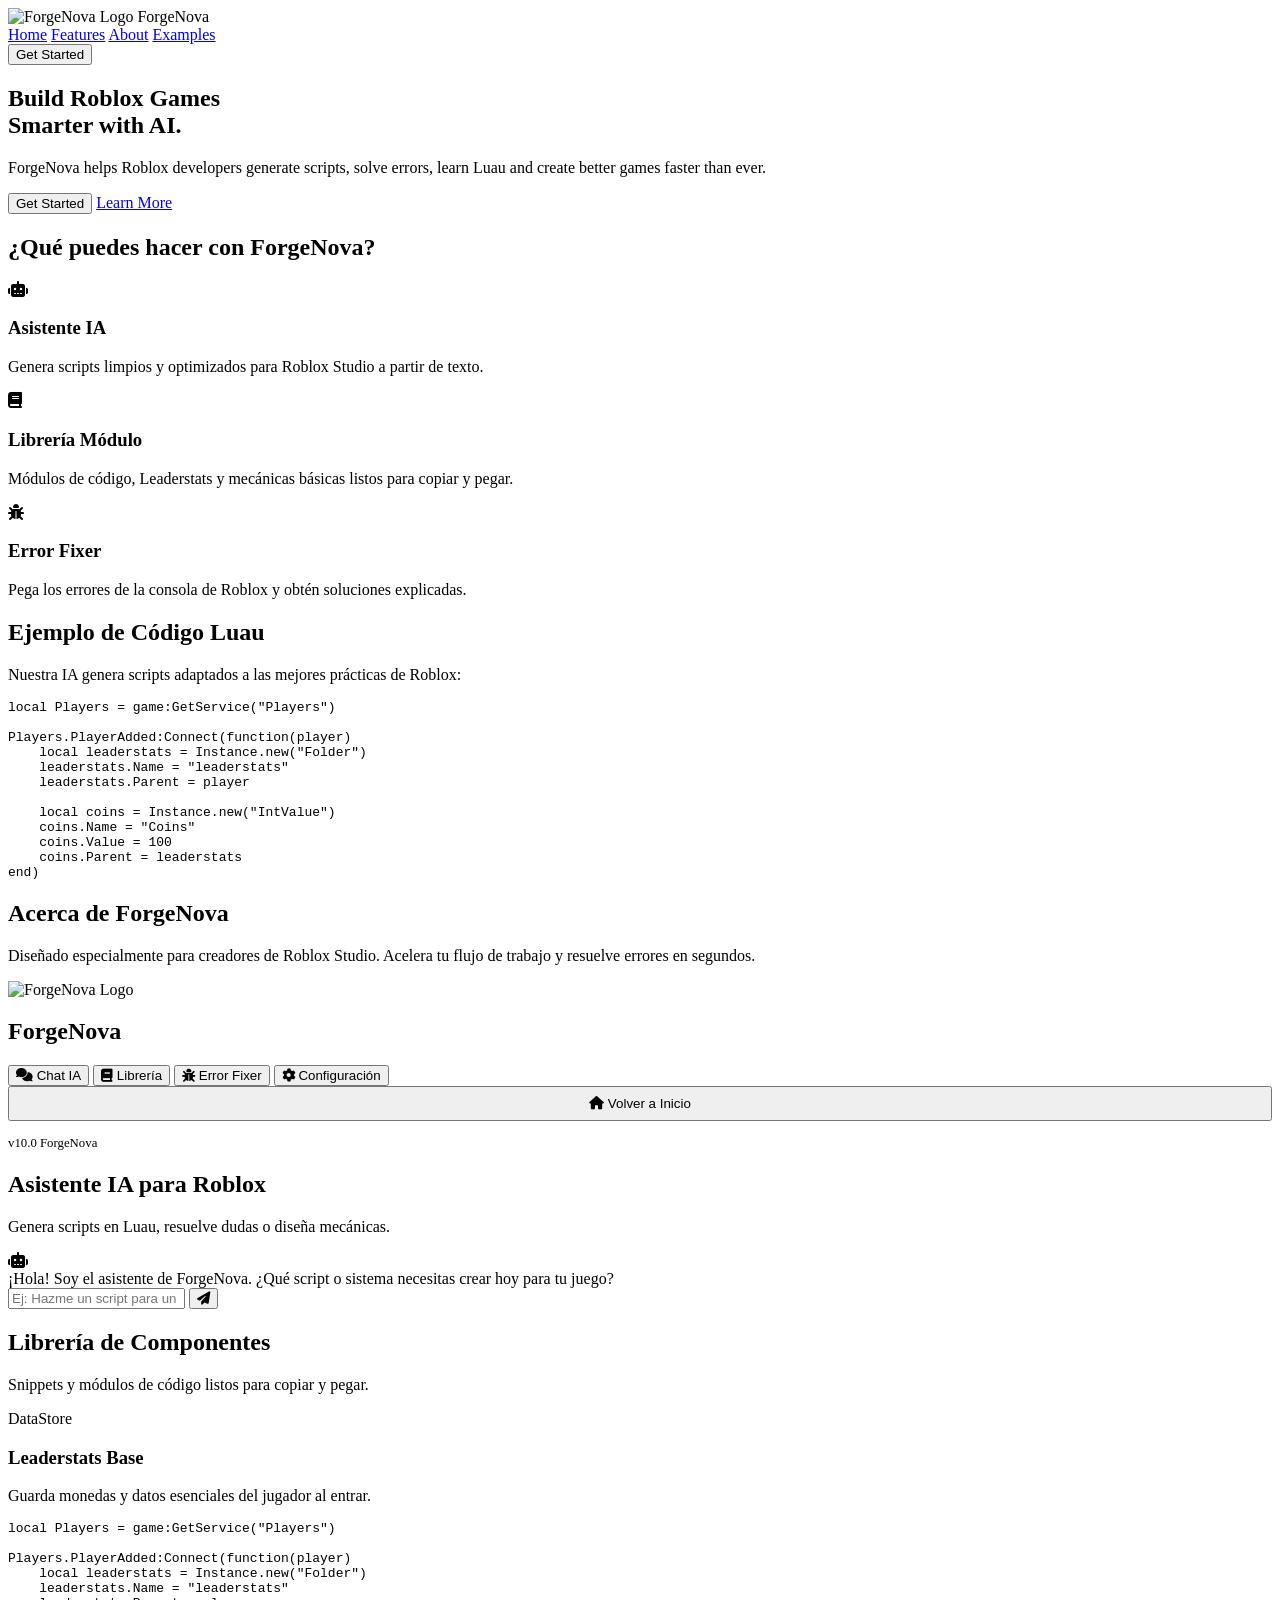
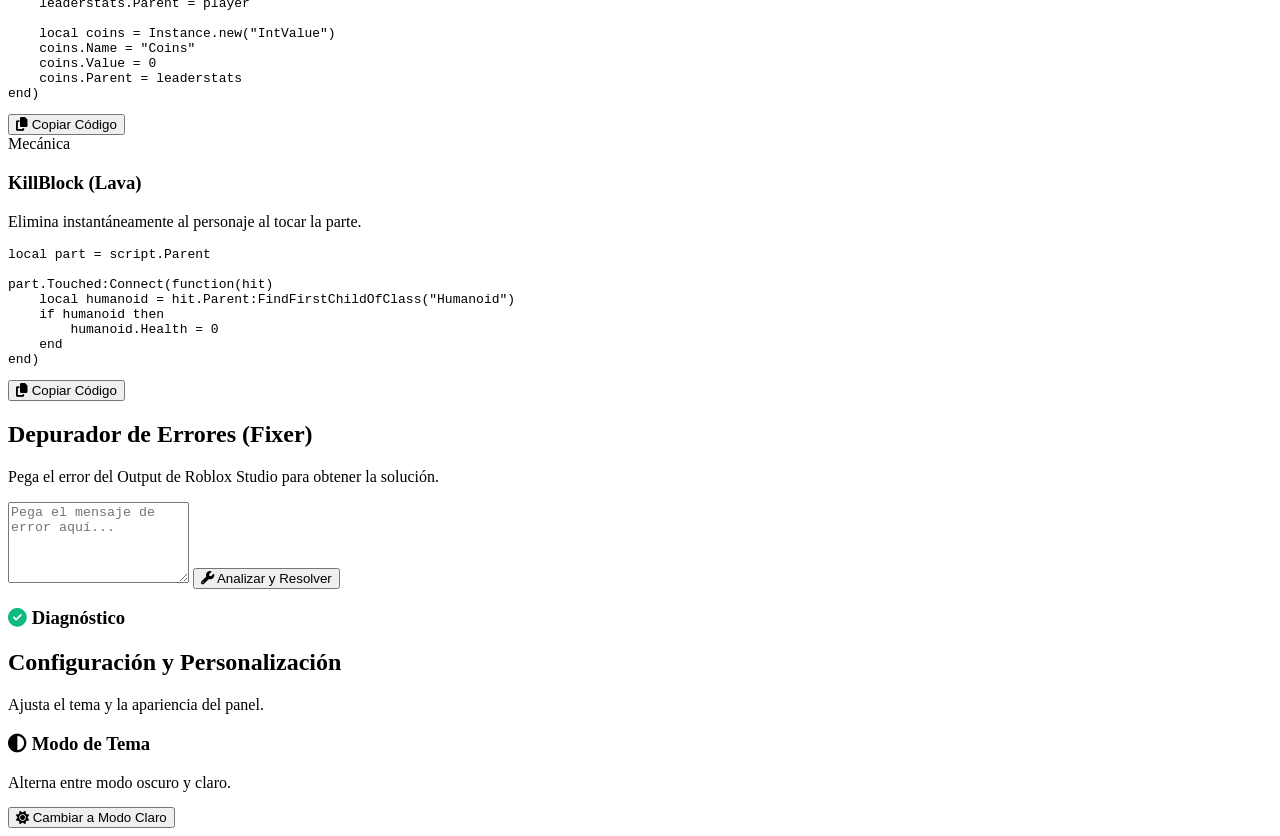
==== index.html @ 1f64eb35 "Update title and version in index.html" ====
<!DOCTYPE html>
<html lang="es">
<head>
    <meta charset="UTF-8">
    <meta name="viewport" content="width=device-width, initial-scale=1.0">
    <title>ForgeNova | Your Intelligent Developer Assistant</title>
    <link rel="stylesheet" href="style.css?v=10.0">
    <link rel="stylesheet" href="https://cdnjs.cloudflare.com/ajax/libs/font-awesome/6.4.0/css/all.min.css">
</head>
<body class="dark-theme theme-purple">

    <!-- PANTALLA 1: LANDING PAGE -->
    <div id="landing-screen" class="view-screen active">
        
        <header class="navbar-container">
            <div class="navbar">
                <div class="nav-brand">
                    <img src="logo.png" alt="ForgeNova Logo" class="custom-logo">
                    <span>ForgeNova</span>
                </div>
                <nav class="nav-links">
                    <a href="#hero">Home</a>
                    <a href="#features">Features</a>
                    <a href="#about">About</a>
                    <a href="#code">Examples</a>
                </nav>
                <button class="btn-purple" id="btn-enter-app-top">Get Started</button>
            </div>
        </header>

        <main class="landing-body">
            <section id="hero" class="hero-section">
                <h1 class="hero-title">Build Roblox Games<br>Smarter with AI.</h1>
                <p class="hero-description">
                    ForgeNova helps Roblox developers generate scripts, solve errors, learn Luau and create better games faster than ever.
                </p>
                <div class="hero-actions">
                    <button class="btn-purple btn-large" id="btn-enter-app-hero">Get Started</button>
                    <a href="#features" class="btn-outline btn-large">Learn More</a>
                </div>
            </section>

            <section id="features" class="section-container">
                <h2 class="section-title">¿Qué puedes hacer con ForgeNova?</h2>
                <div class="cards-grid">
                    <div class="glass-card">
                        <i class="fas fa-robot card-icon"></i>
                        <h3>Asistente IA</h3>
                        <p>Genera scripts limpios y optimizados para Roblox Studio a partir de texto.</p>
                    </div>
                    <div class="glass-card">
                        <i class="fas fa-book card-icon"></i>
                        <h3>Librería Módulo</h3>
                        <p>Módulos de código, Leaderstats y mecánicas básicas listos para copiar y pegar.</p>
                    </div>
                    <div class="glass-card">
                        <i class="fas fa-bug card-icon"></i>
                        <h3>Error Fixer</h3>
                        <p>Pega los errores de la consola de Roblox y obtén soluciones explicadas.</p>
                    </div>
                </div>
            </section>

            <section id="code" class="section-container">
                <h2 class="section-title">Ejemplo de Código Luau</h2>
                <p class="section-subtitle">Nuestra IA genera scripts adaptados a las mejores prácticas de Roblox:</p>
                <div class="glass-card preview-code">
                    <pre><code>local Players = game:GetService("Players")

Players.PlayerAdded:Connect(function(player)
    local leaderstats = Instance.new("Folder")
    leaderstats.Name = "leaderstats"
    leaderstats.Parent = player

    local coins = Instance.new("IntValue")
    coins.Name = "Coins"
    coins.Value = 100
    coins.Parent = leaderstats
end)</code></pre>
                </div>
            </section>

            <section id="about" class="section-container text-center">
                <h2 class="section-title">Acerca de ForgeNova</h2>
                <p class="section-subtitle">
                    Diseñado especialmente para creadores de Roblox Studio. Acelera tu flujo de trabajo y resuelve errores en segundos.
                </p>
            </section>
        </main>
    </div>

    <!-- PANTALLA 2: APP DASHBOARD -->
    <div id="app-screen" class="view-screen hidden">
        <div class="app-layout">
            <aside class="sidebar">
                <div class="sidebar-brand">
                    <img src="logo.png" alt="ForgeNova Logo" class="custom-logo">
                    <h2>ForgeNova</h2>
                </div>
                
                <nav class="sidebar-nav">
                    <button class="nav-item active" data-view="chat">
                        <i class="fas fa-comments"></i> Chat IA
                    </button>
                    <button class="nav-item" data-view="library">
                        <i class="fas fa-book"></i> Librería
                    </button>
                    <button class="nav-item" data-view="fixer">
                        <i class="fas fa-bug"></i> Error Fixer
                    </button>
                    <button class="nav-item" data-view="settings">
                        <i class="fas fa-cog"></i> Configuración
                    </button>
                </nav>

                <div class="sidebar-footer">
                    <button class="btn-outline" id="btn-back-home" style="width: 100%; margin-bottom: 12px; padding: 8px;">
                        <i class="fas fa-home"></i> Volver a Inicio
                    </button>
                    <span style="font-size: 0.8rem; color: var(--text-secondary);">v10.0 ForgeNova</span>
                </div>
            </aside>

            <main class="main-content">
                <section id="view-chat" class="view-section active">
                    <header class="view-header">
                        <h1>Asistente IA para Roblox</h1>
                        <p>Genera scripts en Luau, resuelve dudas o diseña mecánicas.</p>
                    </header>
                    
                    <div class="chat-container">
                        <div class="chat-messages" id="chat-messages">
                            <div class="message ai-message">
                                <i class="fas fa-robot avatar"></i>
                                <div class="message-content">
                                    ¡Hola! Soy el asistente de ForgeNova. ¿Qué script o sistema necesitas crear hoy para tu juego?
                                </div>
                            </div>
                        </div>
                        
                        <form class="chat-input-area" id="chat-form">
                            <input type="text" id="chat-input" placeholder="Ej: Hazme un script para un bloque que quita vida..." required autocomplete="off">
                            <button type="submit" class="btn-purple">
                                <i class="fas fa-paper-plane"></i>
                            </button>
                        </form>
                    </div>
                </section>

                <section id="view-library" class="view-section">
                    <header class="view-header">
                        <h1>Librería de Componentes</h1>
                        <p>Snippets y módulos de código listos para copiar y pegar.</p>
                    </header>

                    <div class="library-grid">
                        <div class="glass-card library-card">
                            <div class="card-badge">DataStore</div>
                            <h3>Leaderstats Base</h3>
                            <p>Guarda monedas y datos esenciales del jugador al entrar.</p>
                            <pre><code>local Players = game:GetService("Players")

Players.PlayerAdded:Connect(function(player)
    local leaderstats = Instance.new("Folder")
    leaderstats.Name = "leaderstats"
    leaderstats.Parent = player

    local coins = Instance.new("IntValue")
    coins.Name = "Coins"
    coins.Value = 0
    coins.Parent = leaderstats
end)</code></pre>
                            <button class="btn-outline copy-btn"><i class="fas fa-copy"></i> Copiar Código</button>
                        </div>

                        <div class="glass-card library-card">
                            <div class="card-badge badge-red">Mecánica</div>
                            <h3>KillBlock (Lava)</h3>
                            <p>Elimina instantáneamente al personaje al tocar la parte.</p>
                            <pre><code>local part = script.Parent

part.Touched:Connect(function(hit)
    local humanoid = hit.Parent:FindFirstChildOfClass("Humanoid")
    if humanoid then
        humanoid.Health = 0
    end
end)</code></pre>
                            <button class="btn-outline copy-btn"><i class="fas fa-copy"></i> Copiar Código</button>
                        </div>
                    </div>
                </section>

                <section id="view-fixer" class="view-section">
                    <header class="view-header">
                        <h1>Depurador de Errores (Fixer)</h1>
                        <p>Pega el error del Output de Roblox Studio para obtener la solución.</p>
                    </header>

                    <div class="fixer-container glass-card">
                        <textarea id="fixer-input" rows="5" placeholder="Pega el mensaje de error aquí..."></textarea>
                        <button id="fixer-submit" class="btn-purple" style="margin-top: 10px;">
                            <i class="fas fa-wrench"></i> Analizar y Resolver
                        </button>

                        <div id="fixer-result" class="fixer-result-box hidden">
                            <h3 style="margin-bottom: 10px;"><i class="fas fa-check-circle" style="color: #10b981;"></i> Diagnóstico</h3>
                            <div id="fixer-content"></div>
                        </div>
                    </div>
                </section>

                <section id="view-settings" class="view-section">
                    <header class="view-header">
                        <h1>Configuración y Personalización</h1>
                        <p>Ajusta el tema y la apariencia del panel.</p>
                    </header>

                    <div class="settings-grid">
                        <div class="glass-card">
                            <h3><i class="fas fa-adjust"></i> Modo de Tema</h3>
                            <p style="color: var(--text-secondary); margin: 8px 0 15px 0;">Alterna entre modo oscuro y claro.</p>
                            <button id="theme-toggle-btn" class="btn-outline">
                                <i class="fas fa-sun"></i> <span id="theme-btn-text">Cambiar a Modo Claro</span>
                            </button>
                        </div>
                    </div>
                </section>
            </main>
        </div>
    </div>

    <script src="script.js?v=10.0"></script>
</body>
</html>
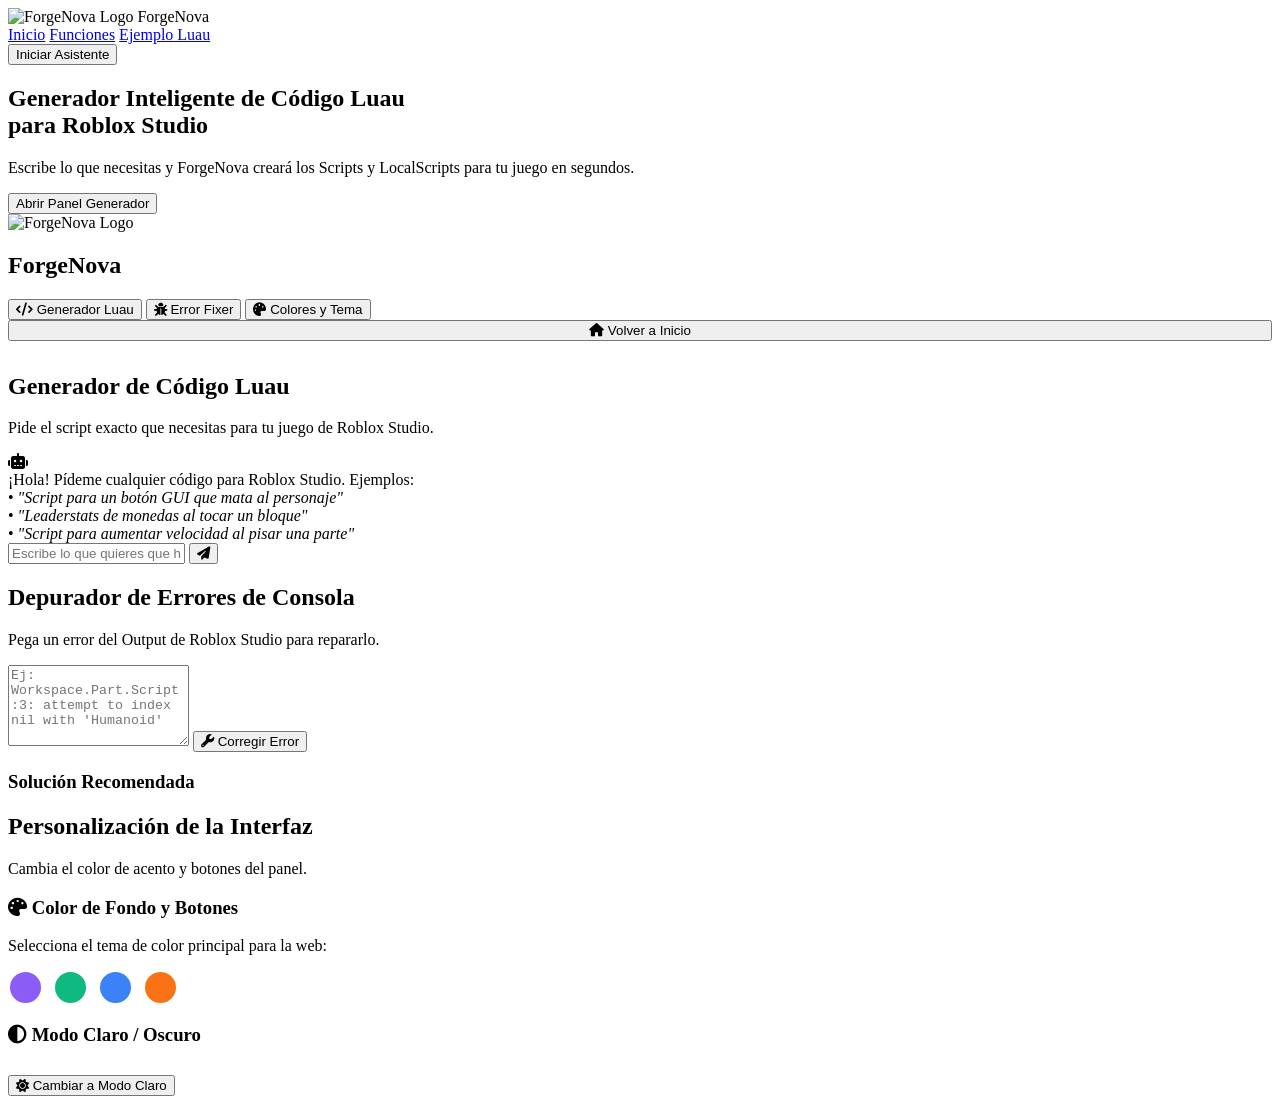
==== commit 2a369546: "Update index.html for new branding and features" ====
--- a/index.html
+++ b/index.html
@@ -3,15 +3,14 @@
 <head>
     <meta charset="UTF-8">
     <meta name="viewport" content="width=device-width, initial-scale=1.0">
-    <title>ForgeNova | Your Intelligent Developer Assistant</title>
-    <link rel="stylesheet" href="style.css?v=10.0">
+    <title>ForgeNova | Roblox Luau AI Engine</title>
+    <link rel="stylesheet" href="style.css?v=11.0">
     <link rel="stylesheet" href="https://cdnjs.cloudflare.com/ajax/libs/font-awesome/6.4.0/css/all.min.css">
 </head>
 <body class="dark-theme theme-purple">
 
-    <!-- PANTALLA 1: LANDING PAGE -->
+    <!-- LANDING PAGE -->
     <div id="landing-screen" class="view-screen active">
-        
         <header class="navbar-container">
             <div class="navbar">
                 <div class="nav-brand">
@@ -19,77 +18,28 @@
                     <span>ForgeNova</span>
                 </div>
                 <nav class="nav-links">
-                    <a href="#hero">Home</a>
-                    <a href="#features">Features</a>
-                    <a href="#about">About</a>
-                    <a href="#code">Examples</a>
+                    <a href="#hero">Inicio</a>
+                    <a href="#features">Funciones</a>
+                    <a href="#code">Ejemplo Luau</a>
                 </nav>
-                <button class="btn-purple" id="btn-enter-app-top">Get Started</button>
+                <button class="btn-purple" id="btn-enter-app-top">Iniciar Asistente</button>
             </div>
         </header>
 
         <main class="landing-body">
             <section id="hero" class="hero-section">
-                <h1 class="hero-title">Build Roblox Games<br>Smarter with AI.</h1>
+                <h1 class="hero-title">Generador Inteligente de Código Luau<br>para Roblox Studio</h1>
                 <p class="hero-description">
-                    ForgeNova helps Roblox developers generate scripts, solve errors, learn Luau and create better games faster than ever.
+                    Escribe lo que necesitas y ForgeNova creará los Scripts y LocalScripts para tu juego en segundos.
                 </p>
                 <div class="hero-actions">
-                    <button class="btn-purple btn-large" id="btn-enter-app-hero">Get Started</button>
-                    <a href="#features" class="btn-outline btn-large">Learn More</a>
+                    <button class="btn-purple btn-large" id="btn-enter-app-hero">Abrir Panel Generador</button>
                 </div>
-            </section>
-
-            <section id="features" class="section-container">
-                <h2 class="section-title">¿Qué puedes hacer con ForgeNova?</h2>
-                <div class="cards-grid">
-                    <div class="glass-card">
-                        <i class="fas fa-robot card-icon"></i>
-                        <h3>Asistente IA</h3>
-                        <p>Genera scripts limpios y optimizados para Roblox Studio a partir de texto.</p>
-                    </div>
-                    <div class="glass-card">
-                        <i class="fas fa-book card-icon"></i>
-                        <h3>Librería Módulo</h3>
-                        <p>Módulos de código, Leaderstats y mecánicas básicas listos para copiar y pegar.</p>
-                    </div>
-                    <div class="glass-card">
-                        <i class="fas fa-bug card-icon"></i>
-                        <h3>Error Fixer</h3>
-                        <p>Pega los errores de la consola de Roblox y obtén soluciones explicadas.</p>
-                    </div>
-                </div>
-            </section>
-
-            <section id="code" class="section-container">
-                <h2 class="section-title">Ejemplo de Código Luau</h2>
-                <p class="section-subtitle">Nuestra IA genera scripts adaptados a las mejores prácticas de Roblox:</p>
-                <div class="glass-card preview-code">
-                    <pre><code>local Players = game:GetService("Players")
-
-Players.PlayerAdded:Connect(function(player)
-    local leaderstats = Instance.new("Folder")
-    leaderstats.Name = "leaderstats"
-    leaderstats.Parent = player
-
-    local coins = Instance.new("IntValue")
-    coins.Name = "Coins"
-    coins.Value = 100
-    coins.Parent = leaderstats
-end)</code></pre>
-                </div>
-            </section>
-
-            <section id="about" class="section-container text-center">
-                <h2 class="section-title">Acerca de ForgeNova</h2>
-                <p class="section-subtitle">
-                    Diseñado especialmente para creadores de Roblox Studio. Acelera tu flujo de trabajo y resuelve errores en segundos.
-                </p>
             </section>
         </main>
     </div>
 
-    <!-- PANTALLA 2: APP DASHBOARD -->
+    <!-- APP DASHBOARD -->
     <div id="app-screen" class="view-screen hidden">
         <div class="app-layout">
             <aside class="sidebar">
@@ -100,32 +50,29 @@
                 
                 <nav class="sidebar-nav">
                     <button class="nav-item active" data-view="chat">
-                        <i class="fas fa-comments"></i> Chat IA
-                    </button>
-                    <button class="nav-item" data-view="library">
-                        <i class="fas fa-book"></i> Librería
+                        <i class="fas fa-code"></i> Generador Luau
                     </button>
                     <button class="nav-item" data-view="fixer">
                         <i class="fas fa-bug"></i> Error Fixer
                     </button>
                     <button class="nav-item" data-view="settings">
-                        <i class="fas fa-cog"></i> Configuración
+                        <i class="fas fa-palette"></i> Colores y Tema
                     </button>
                 </nav>
 
                 <div class="sidebar-footer">
-                    <button class="btn-outline" id="btn-back-home" style="width: 100%; margin-bottom: 12px; padding: 8px;">
+                    <button class="btn-outline" id="btn-back-home" style="width: 100%; margin-bottom: 12px;">
                         <i class="fas fa-home"></i> Volver a Inicio
                     </button>
-                    <span style="font-size: 0.8rem; color: var(--text-secondary);">v10.0 ForgeNova</span>
                 </div>
             </aside>
 
             <main class="main-content">
+                <!-- VIEW CHAT GENERADOR -->
                 <section id="view-chat" class="view-section active">
                     <header class="view-header">
-                        <h1>Asistente IA para Roblox</h1>
-                        <p>Genera scripts en Luau, resuelve dudas o diseña mecánicas.</p>
+                        <h1>Generador de Código Luau</h1>
+                        <p>Pide el script exacto que necesitas para tu juego de Roblox Studio.</p>
                     </header>
                     
                     <div class="chat-container">
@@ -133,13 +80,16 @@
                             <div class="message ai-message">
                                 <i class="fas fa-robot avatar"></i>
                                 <div class="message-content">
-                                    ¡Hola! Soy el asistente de ForgeNova. ¿Qué script o sistema necesitas crear hoy para tu juego?
+                                    ¡Hola! Pídeme cualquier código para Roblox Studio. Ejemplos:<br>
+                                    • <em>"Script para un botón GUI que mata al personaje"</em><br>
+                                    • <em>"Leaderstats de monedas al tocar un bloque"</em><br>
+                                    • <em>"Script para aumentar velocidad al pisar una parte"</em>
                                 </div>
                             </div>
                         </div>
                         
                         <form class="chat-input-area" id="chat-form">
-                            <input type="text" id="chat-input" placeholder="Ej: Hazme un script para un bloque que quita vida..." required autocomplete="off">
+                            <input type="text" id="chat-input" placeholder="Escribe lo que quieres que haga el script de Roblox..." required autocomplete="off">
                             <button type="submit" class="btn-purple">
                                 <i class="fas fa-paper-plane"></i>
                             </button>
@@ -147,79 +97,49 @@
                     </div>
                 </section>
 
-                <section id="view-library" class="view-section">
-                    <header class="view-header">
-                        <h1>Librería de Componentes</h1>
-                        <p>Snippets y módulos de código listos para copiar y pegar.</p>
-                    </header>
-
-                    <div class="library-grid">
-                        <div class="glass-card library-card">
-                            <div class="card-badge">DataStore</div>
-                            <h3>Leaderstats Base</h3>
-                            <p>Guarda monedas y datos esenciales del jugador al entrar.</p>
-                            <pre><code>local Players = game:GetService("Players")
-
-Players.PlayerAdded:Connect(function(player)
-    local leaderstats = Instance.new("Folder")
-    leaderstats.Name = "leaderstats"
-    leaderstats.Parent = player
-
-    local coins = Instance.new("IntValue")
-    coins.Name = "Coins"
-    coins.Value = 0
-    coins.Parent = leaderstats
-end)</code></pre>
-                            <button class="btn-outline copy-btn"><i class="fas fa-copy"></i> Copiar Código</button>
-                        </div>
-
-                        <div class="glass-card library-card">
-                            <div class="card-badge badge-red">Mecánica</div>
-                            <h3>KillBlock (Lava)</h3>
-                            <p>Elimina instantáneamente al personaje al tocar la parte.</p>
-                            <pre><code>local part = script.Parent
-
-part.Touched:Connect(function(hit)
-    local humanoid = hit.Parent:FindFirstChildOfClass("Humanoid")
-    if humanoid then
-        humanoid.Health = 0
-    end
-end)</code></pre>
-                            <button class="btn-outline copy-btn"><i class="fas fa-copy"></i> Copiar Código</button>
-                        </div>
-                    </div>
-                </section>
-
+                <!-- VIEW FIXER -->
                 <section id="view-fixer" class="view-section">
                     <header class="view-header">
-                        <h1>Depurador de Errores (Fixer)</h1>
-                        <p>Pega el error del Output de Roblox Studio para obtener la solución.</p>
+                        <h1>Depurador de Errores de Consola</h1>
+                        <p>Pega un error del Output de Roblox Studio para repararlo.</p>
                     </header>
 
                     <div class="fixer-container glass-card">
-                        <textarea id="fixer-input" rows="5" placeholder="Pega el mensaje de error aquí..."></textarea>
+                        <textarea id="fixer-input" rows="5" placeholder="Ej: Workspace.Part.Script:3: attempt to index nil with 'Humanoid'"></textarea>
                         <button id="fixer-submit" class="btn-purple" style="margin-top: 10px;">
-                            <i class="fas fa-wrench"></i> Analizar y Resolver
+                            <i class="fas fa-wrench"></i> Corregir Error
                         </button>
 
                         <div id="fixer-result" class="fixer-result-box hidden">
-                            <h3 style="margin-bottom: 10px;"><i class="fas fa-check-circle" style="color: #10b981;"></i> Diagnóstico</h3>
+                            <h3>Solución Recomendada</h3>
                             <div id="fixer-content"></div>
                         </div>
                     </div>
                 </section>
 
+                <!-- VIEW SETTINGS (RESTAURADA) -->
                 <section id="view-settings" class="view-section">
                     <header class="view-header">
-                        <h1>Configuración y Personalización</h1>
-                        <p>Ajusta el tema y la apariencia del panel.</p>
+                        <h1>Personalización de la Interfaz</h1>
+                        <p>Cambia el color de acento y botones del panel.</p>
                     </header>
 
                     <div class="settings-grid">
                         <div class="glass-card">
-                            <h3><i class="fas fa-adjust"></i> Modo de Tema</h3>
-                            <p style="color: var(--text-secondary); margin: 8px 0 15px 0;">Alterna entre modo oscuro y claro.</p>
-                            <button id="theme-toggle-btn" class="btn-outline">
+                            <h3><i class="fas fa-palette"></i> Color de Fondo y Botones</h3>
+                            <p style="color: var(--text-secondary); margin: 8px 0 15px 0;">Selecciona el tema de color principal para la web:</p>
+                            
+                            <div class="color-options" style="display: flex; gap: 10px;">
+                                <button class="color-btn active" data-color="purple" style="background:#8b5cf6; width:35px; height:35px; border-radius:50%; border:2px solid white; cursor:pointer;"></button>
+                                <button class="color-btn" data-color="green" style="background:#10b981; width:35px; height:35px; border-radius:50%; border:2px solid white; cursor:pointer;"></button>
+                                <button class="color-btn" data-color="blue" style="background:#3b82f6; width:35px; height:35px; border-radius:50%; border:2px solid white; cursor:pointer;"></button>
+                                <button class="color-btn" data-color="orange" style="background:#f97316; width:35px; height:35px; border-radius:50%; border:2px solid white; cursor:pointer;"></button>
+                            </div>
+                        </div>
+
+                        <div class="glass-card" style="margin-top: 15px;">
+                            <h3><i class="fas fa-adjust"></i> Modo Claro / Oscuro</h3>
+                            <button id="theme-toggle-btn" class="btn-outline" style="margin-top: 10px;">
                                 <i class="fas fa-sun"></i> <span id="theme-btn-text">Cambiar a Modo Claro</span>
                             </button>
                         </div>
@@ -229,6 +149,6 @@
         </div>
     </div>
 
-    <script src="script.js?v=10.0"></script>
+    <script src="script.js?v=11.0"></script>
 </body>
 </html>
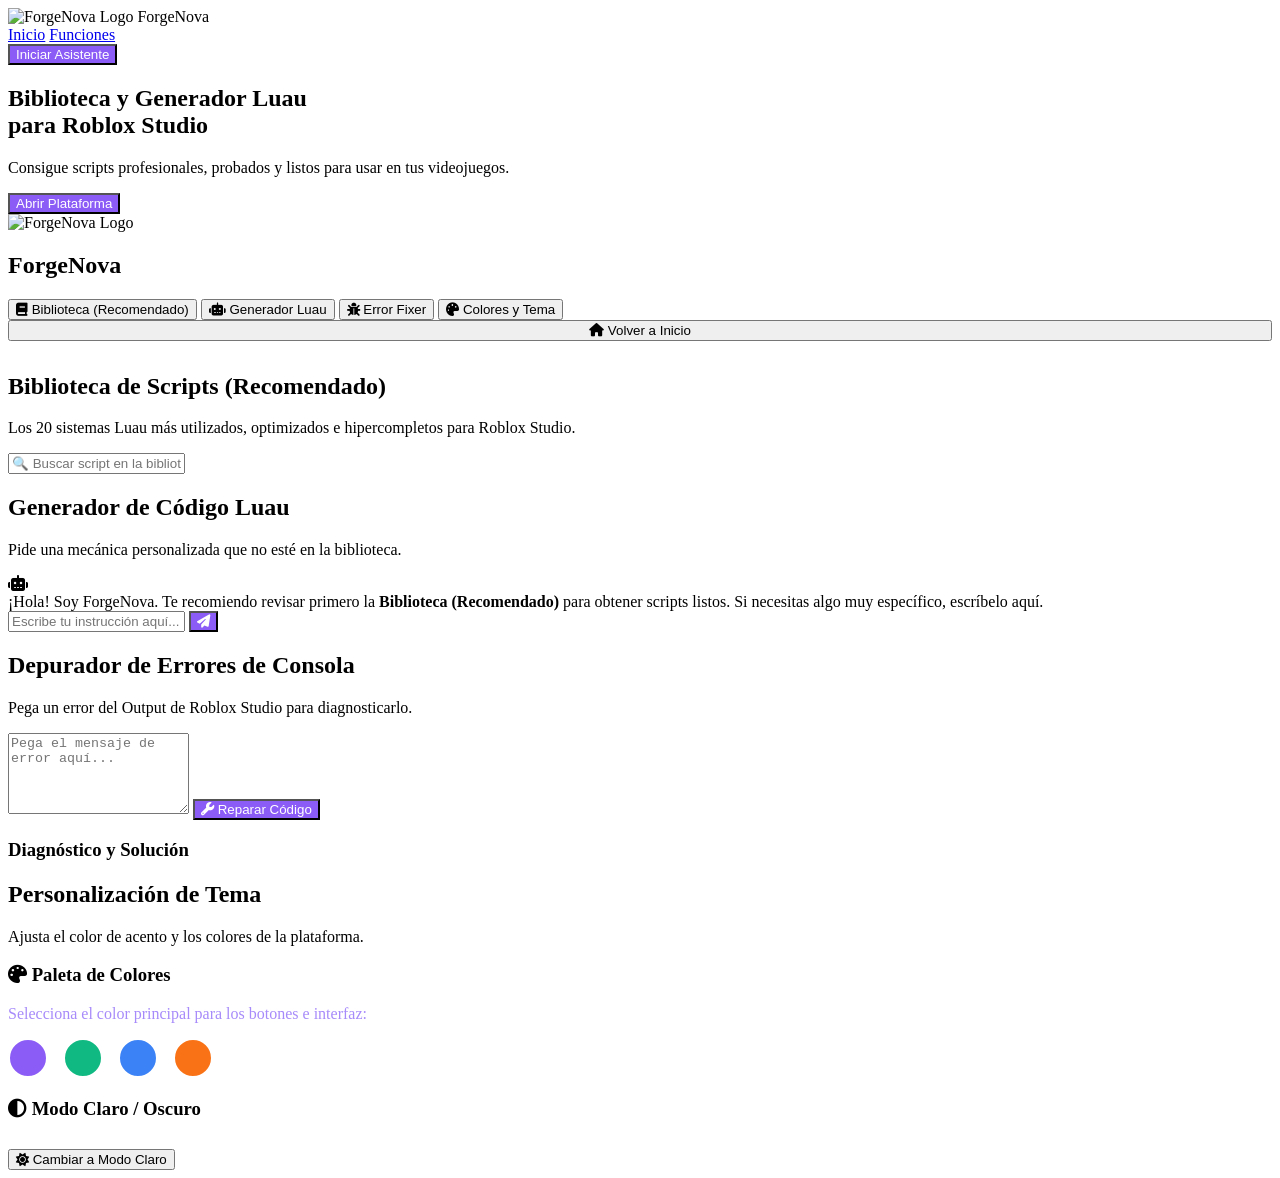
==== commit a1eccd68: "Update index.html" ====
--- a/index.html
+++ b/index.html
@@ -3,14 +3,14 @@
 <head>
     <meta charset="UTF-8">
     <meta name="viewport" content="width=device-width, initial-scale=1.0">
-    <title>ForgeNova | Roblox Luau AI Engine</title>
-    <link rel="stylesheet" href="style.css?v=11.0">
+    <title>ForgeNova | Roblox Luau Engine</title>
+    <link rel="stylesheet" href="style.css">
     <link rel="stylesheet" href="https://cdnjs.cloudflare.com/ajax/libs/font-awesome/6.4.0/css/all.min.css">
 </head>
 <body class="dark-theme theme-purple">
 
-    <!-- LANDING PAGE -->
-    <div id="landing-screen" class="view-screen active">
+    <!-- PANTALLA LANDING / PORTADA -->
+    <div id="landing-screen" class="view-screen hidden">
         <header class="navbar-container">
             <div class="navbar">
                 <div class="nav-brand">
@@ -20,7 +20,6 @@
                 <nav class="nav-links">
                     <a href="#hero">Inicio</a>
                     <a href="#features">Funciones</a>
-                    <a href="#code">Ejemplo Luau</a>
                 </nav>
                 <button class="btn-purple" id="btn-enter-app-top">Iniciar Asistente</button>
             </div>
@@ -28,20 +27,20 @@
 
         <main class="landing-body">
             <section id="hero" class="hero-section">
-                <h1 class="hero-title">Generador Inteligente de Código Luau<br>para Roblox Studio</h1>
-                <p class="hero-description">
-                    Escribe lo que necesitas y ForgeNova creará los Scripts y LocalScripts para tu juego en segundos.
-                </p>
+                <h1 class="hero-title">Biblioteca y Generador Luau<br>para Roblox Studio</h1>
+                <p class="hero-description">Consigue scripts profesionales, probados y listos para usar en tus videojuegos.</p>
                 <div class="hero-actions">
-                    <button class="btn-purple btn-large" id="btn-enter-app-hero">Abrir Panel Generador</button>
+                    <button class="btn-purple btn-large" id="btn-enter-app-hero">Abrir Plataforma</button>
                 </div>
             </section>
         </main>
     </div>
 
-    <!-- APP DASHBOARD -->
-    <div id="app-screen" class="view-screen hidden">
+    <!-- PANTALLA DASHBOARD / APP -->
+    <div id="app-screen" class="view-screen active">
         <div class="app-layout">
+            
+            <!-- BARRA LATERAL (SIDEBAR) -->
             <aside class="sidebar">
                 <div class="sidebar-brand">
                     <img src="logo.png" alt="ForgeNova Logo" class="custom-logo">
@@ -49,8 +48,11 @@
                 </div>
                 
                 <nav class="sidebar-nav">
-                    <button class="nav-item active" data-view="chat">
-                        <i class="fas fa-code"></i> Generador Luau
+                    <button class="nav-item active" data-view="library">
+                        <i class="fas fa-book"></i> Biblioteca (Recomendado)
+                    </button>
+                    <button class="nav-item" data-view="chat">
+                        <i class="fas fa-robot"></i> Generador Luau
                     </button>
                     <button class="nav-item" data-view="fixer">
                         <i class="fas fa-bug"></i> Error Fixer
@@ -67,12 +69,30 @@
                 </div>
             </aside>
 
+            <!-- CONTENIDO PRINCIPAL -->
             <main class="main-content">
-                <!-- VIEW CHAT GENERADOR -->
-                <section id="view-chat" class="view-section active">
+                
+                <!-- VISTA 1: BIBLIOTECA (RECOMENDADO) -->
+                <section id="view-library" class="view-section active">
+                    <header class="view-header">
+                        <h1>Biblioteca de Scripts (Recomendado)</h1>
+                        <p>Los 20 sistemas Luau más utilizados, optimizados e hipercompletos para Roblox Studio.</p>
+                    </header>
+
+                    <div class="search-bar-container glass-card" style="margin-bottom: 20px;">
+                        <input type="text" id="library-search" placeholder="🔍 Buscar script en la biblioteca (ej: leaderstats, lava, puerta, teleport)...">
+                    </div>
+
+                    <div class="library-grid" id="library-container">
+                        <!-- Los scripts se cargarán dinámicamente desde script.js -->
+                    </div>
+                </section>
+
+                <!-- VISTA 2: GENERADOR CON IA/CONVERSACIONAL -->
+                <section id="view-chat" class="view-section">
                     <header class="view-header">
                         <h1>Generador de Código Luau</h1>
-                        <p>Pide el script exacto que necesitas para tu juego de Roblox Studio.</p>
+                        <p>Pide una mecánica personalizada que no esté en la biblioteca.</p>
                     </header>
                     
                     <div class="chat-container">
@@ -80,16 +100,13 @@
                             <div class="message ai-message">
                                 <i class="fas fa-robot avatar"></i>
                                 <div class="message-content">
-                                    ¡Hola! Pídeme cualquier código para Roblox Studio. Ejemplos:<br>
-                                    • <em>"Script para un botón GUI que mata al personaje"</em><br>
-                                    • <em>"Leaderstats de monedas al tocar un bloque"</em><br>
-                                    • <em>"Script para aumentar velocidad al pisar una parte"</em>
+                                    ¡Hola! Soy ForgeNova. Te recomiendo revisar primero la <strong>Biblioteca (Recomendado)</strong> para obtener scripts listos. Si necesitas algo muy específico, escríbelo aquí.
                                 </div>
                             </div>
                         </div>
                         
                         <form class="chat-input-area" id="chat-form">
-                            <input type="text" id="chat-input" placeholder="Escribe lo que quieres que haga el script de Roblox..." required autocomplete="off">
+                            <input type="text" id="chat-input" placeholder="Escribe tu instrucción aquí..." required autocomplete="off">
                             <button type="submit" class="btn-purple">
                                 <i class="fas fa-paper-plane"></i>
                             </button>
@@ -97,47 +114,46 @@
                     </div>
                 </section>
 
-                <!-- VIEW FIXER -->
+                <!-- VISTA 3: ERROR FIXER -->
                 <section id="view-fixer" class="view-section">
                     <header class="view-header">
                         <h1>Depurador de Errores de Consola</h1>
-                        <p>Pega un error del Output de Roblox Studio para repararlo.</p>
+                        <p>Pega un error del Output de Roblox Studio para diagnosticarlo.</p>
                     </header>
 
                     <div class="fixer-container glass-card">
-                        <textarea id="fixer-input" rows="5" placeholder="Ej: Workspace.Part.Script:3: attempt to index nil with 'Humanoid'"></textarea>
+                        <textarea id="fixer-input" rows="5" placeholder="Pega el mensaje de error aquí..."></textarea>
                         <button id="fixer-submit" class="btn-purple" style="margin-top: 10px;">
-                            <i class="fas fa-wrench"></i> Corregir Error
+                            <i class="fas fa-wrench"></i> Reparar Código
                         </button>
 
-                        <div id="fixer-result" class="fixer-result-box hidden">
-                            <h3>Solución Recomendada</h3>
+                        <div id="fixer-result" class="fixer-result-box hidden" style="margin-top: 15px;">
+                            <h3>Diagnóstico y Solución</h3>
                             <div id="fixer-content"></div>
                         </div>
                     </div>
                 </section>
 
-                <!-- VIEW SETTINGS (RESTAURADA) -->
+                <!-- VISTA 4: CONFIGURACIÓN / COLORES -->
                 <section id="view-settings" class="view-section">
                     <header class="view-header">
-                        <h1>Personalización de la Interfaz</h1>
-                        <p>Cambia el color de acento y botones del panel.</p>
+                        <h1>Personalización de Tema</h1>
+                        <p>Ajusta el color de acento y los colores de la plataforma.</p>
                     </header>
 
                     <div class="settings-grid">
                         <div class="glass-card">
-                            <h3><i class="fas fa-palette"></i> Color de Fondo y Botones</h3>
-                            <p style="color: var(--text-secondary); margin: 8px 0 15px 0;">Selecciona el tema de color principal para la web:</p>
-                            
-                            <div class="color-options" style="display: flex; gap: 10px;">
-                                <button class="color-btn active" data-color="purple" style="background:#8b5cf6; width:35px; height:35px; border-radius:50%; border:2px solid white; cursor:pointer;"></button>
-                                <button class="color-btn" data-color="green" style="background:#10b981; width:35px; height:35px; border-radius:50%; border:2px solid white; cursor:pointer;"></button>
-                                <button class="color-btn" data-color="blue" style="background:#3b82f6; width:35px; height:35px; border-radius:50%; border:2px solid white; cursor:pointer;"></button>
-                                <button class="color-btn" data-color="orange" style="background:#f97316; width:35px; height:35px; border-radius:50%; border:2px solid white; cursor:pointer;"></button>
+                            <h3><i class="fas fa-palette"></i> Paleta de Colores</h3>
+                            <p style="color: #a78bfa; margin: 8px 0 15px 0;">Selecciona el color principal para los botones e interfaz:</p>
+                            <div class="color-options" style="display: flex; gap: 15px;">
+                                <button class="color-btn active" data-color="purple" style="background:#8b5cf6; width:40px; height:40px; border-radius:50%; border:2px solid #fff; cursor:pointer;"></button>
+                                <button class="color-btn" data-color="green" style="background:#10b981; width:40px; height:40px; border-radius:50%; border:2px solid #fff; cursor:pointer;"></button>
+                                <button class="color-btn" data-color="blue" style="background:#3b82f6; width:40px; height:40px; border-radius:50%; border:2px solid #fff; cursor:pointer;"></button>
+                                <button class="color-btn" data-color="orange" style="background:#f97316; width:40px; height:40px; border-radius:50%; border:2px solid #fff; cursor:pointer;"></button>
                             </div>
                         </div>
 
-                        <div class="glass-card" style="margin-top: 15px;">
+                        <div class="glass-card" style="margin-top: 20px;">
                             <h3><i class="fas fa-adjust"></i> Modo Claro / Oscuro</h3>
                             <button id="theme-toggle-btn" class="btn-outline" style="margin-top: 10px;">
                                 <i class="fas fa-sun"></i> <span id="theme-btn-text">Cambiar a Modo Claro</span>
@@ -145,10 +161,11 @@
                         </div>
                     </div>
                 </section>
+
             </main>
         </div>
     </div>
 
-    <script src="script.js?v=11.0"></script>
+    <script src="script.js"></script>
 </body>
 </html>
--- a/style.css
+++ b/style.css
@@ -0,0 +1,30 @@
+/* TEMAS DE COLOR */
+body.theme-purple {
+    --primary-color: #8b5cf6;
+    --primary-hover: #7c3aed;
+}
+
+body.theme-green {
+    --primary-color: #10b981;
+    --primary-hover: #059669;
+}
+
+body.theme-blue {
+    --primary-color: #3b82f6;
+    --primary-hover: #2563eb;
+}
+
+body.theme-orange {
+    --primary-color: #f97316;
+    --primary-hover: #ea580c;
+}
+
+/* Estilos de botones que usan la variable del tema */
+.btn-purple {
+    background-color: var(--primary-color) !important;
+    color: #ffffff;
+}
+
+.btn-purple:hover {
+    background-color: var(--primary-hover) !important;
+}
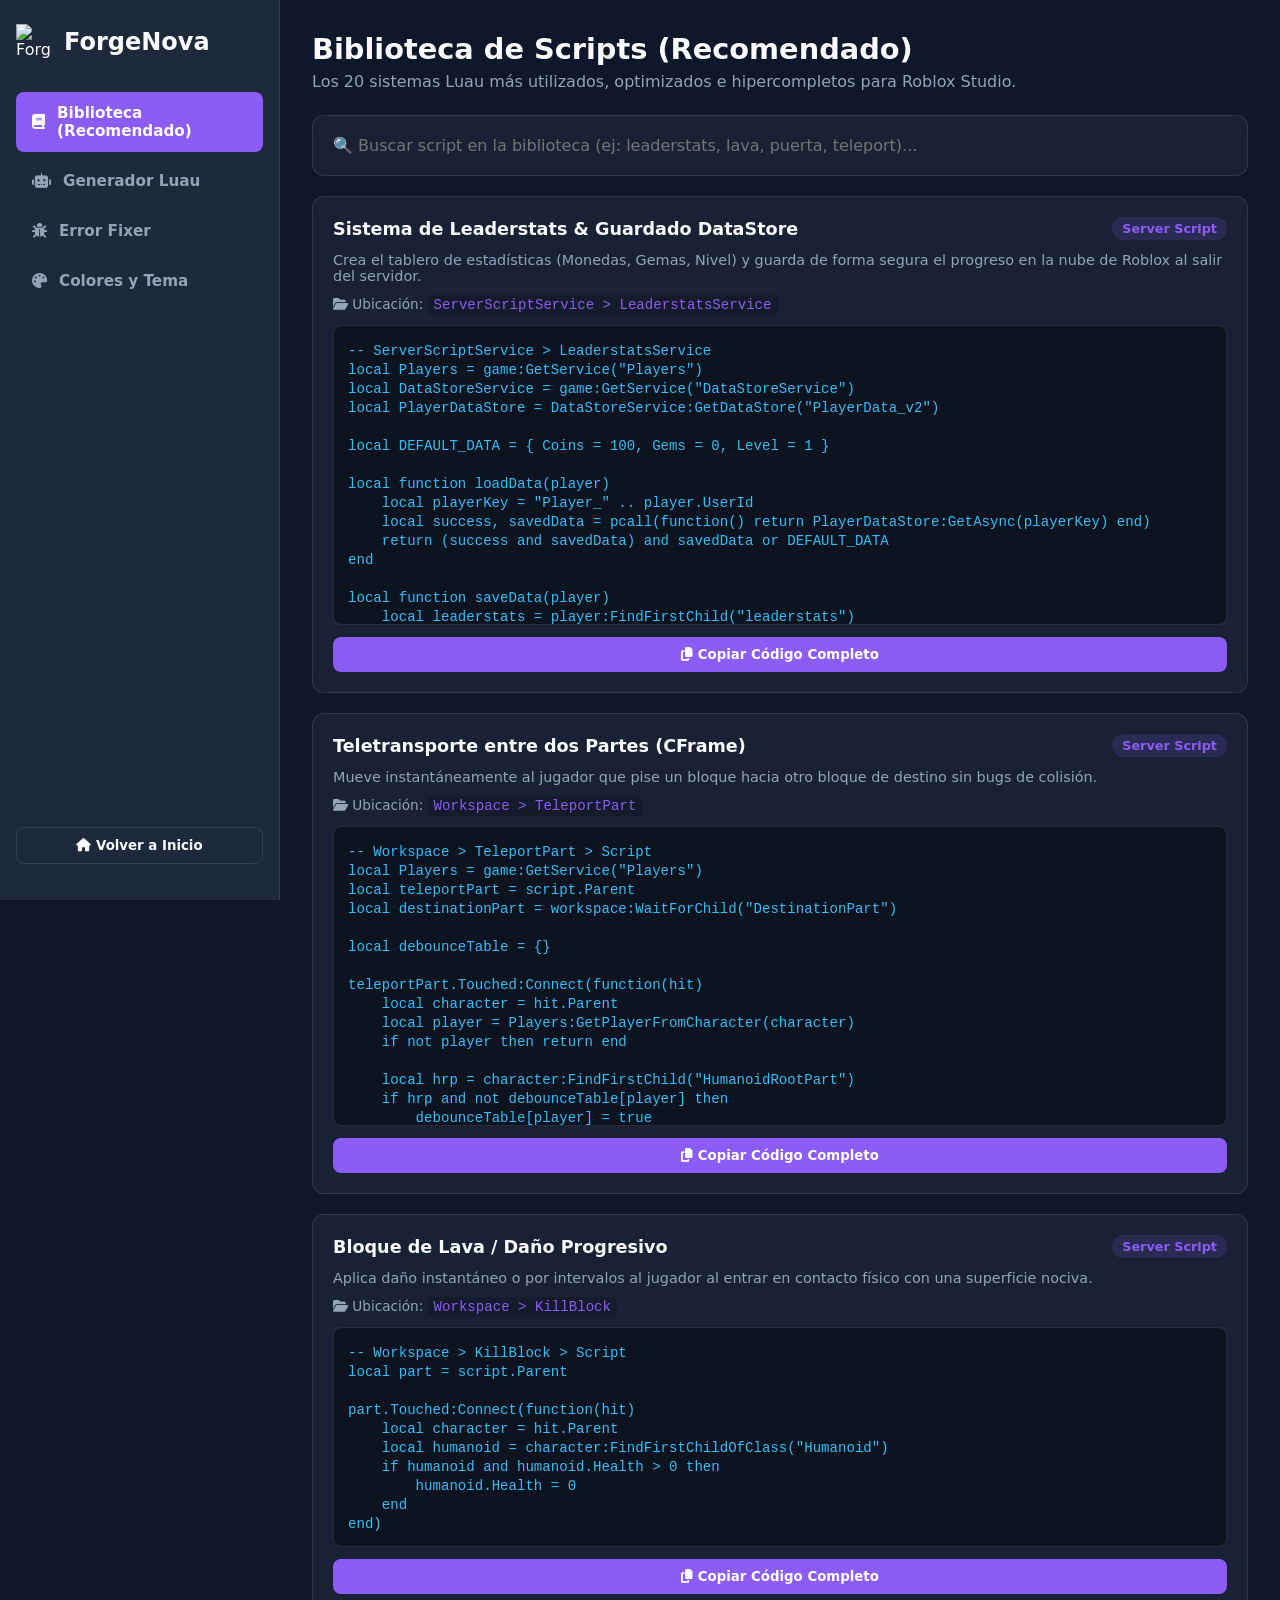
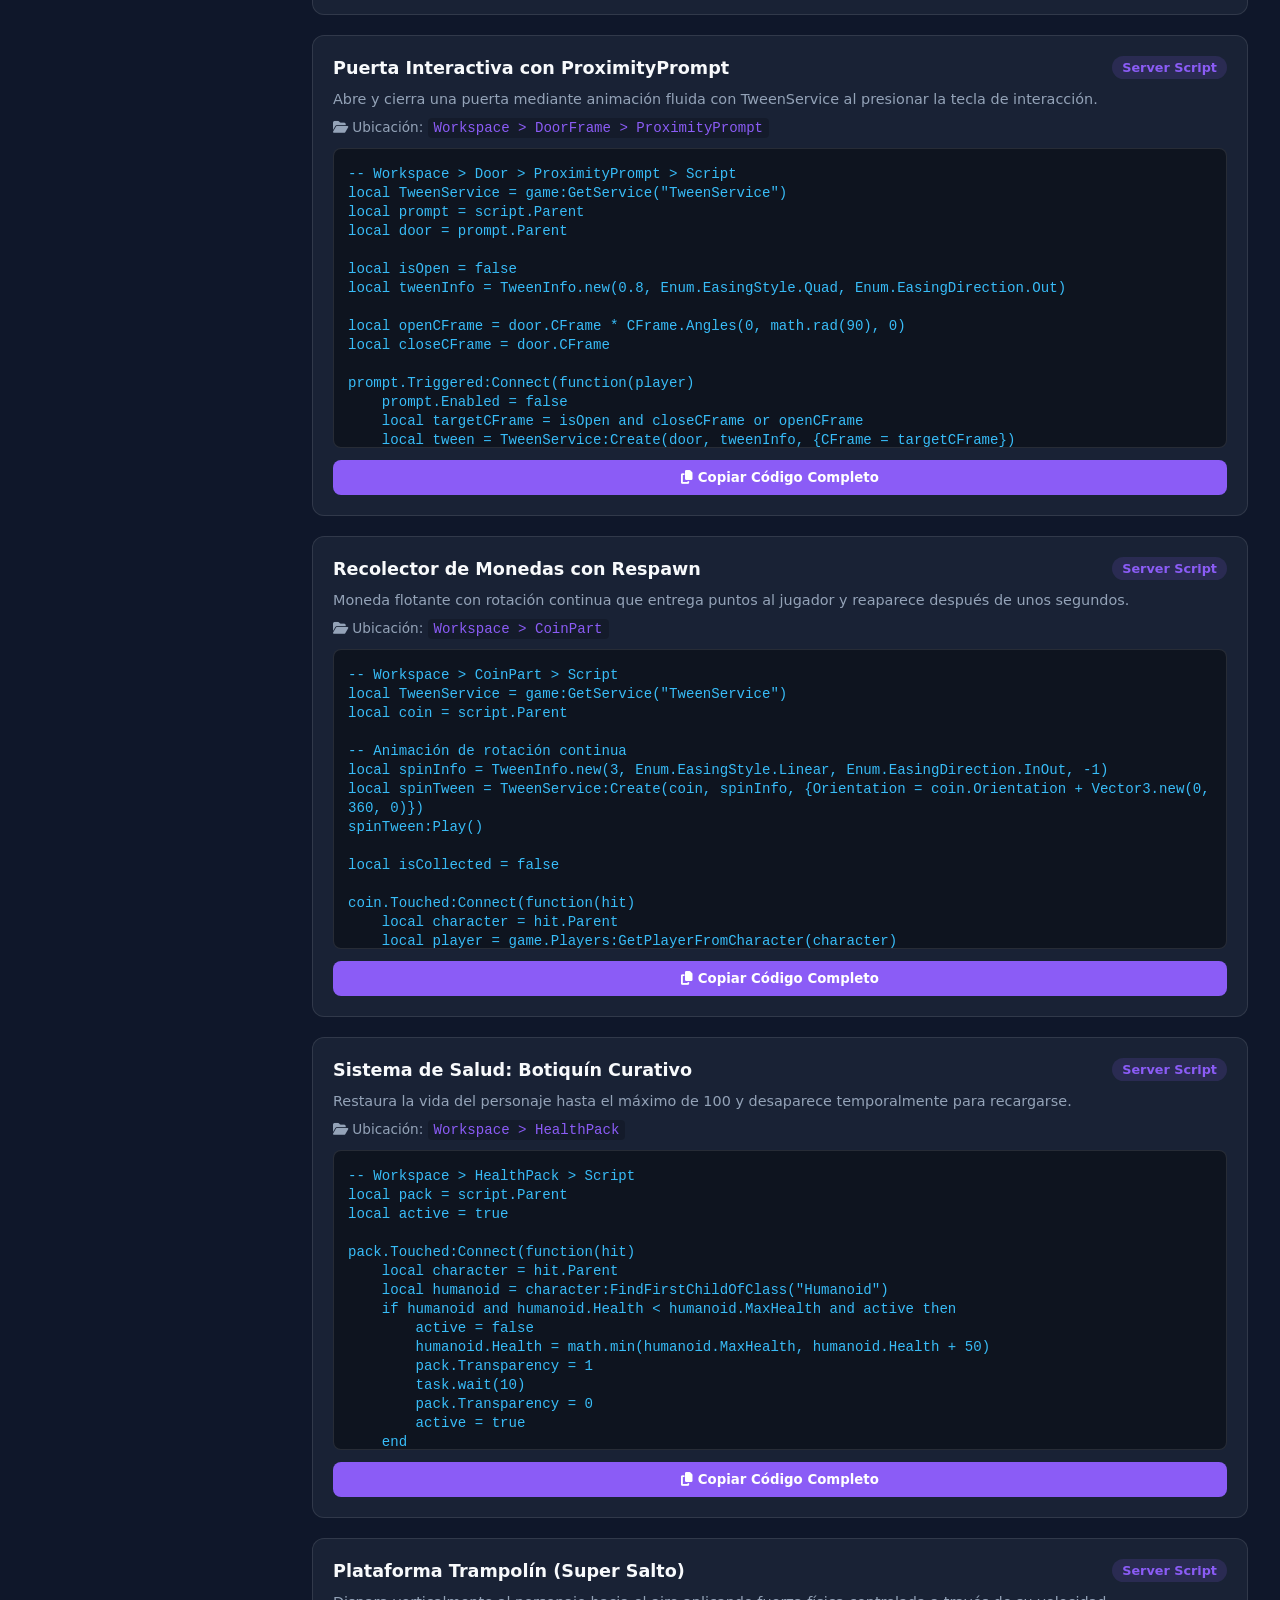
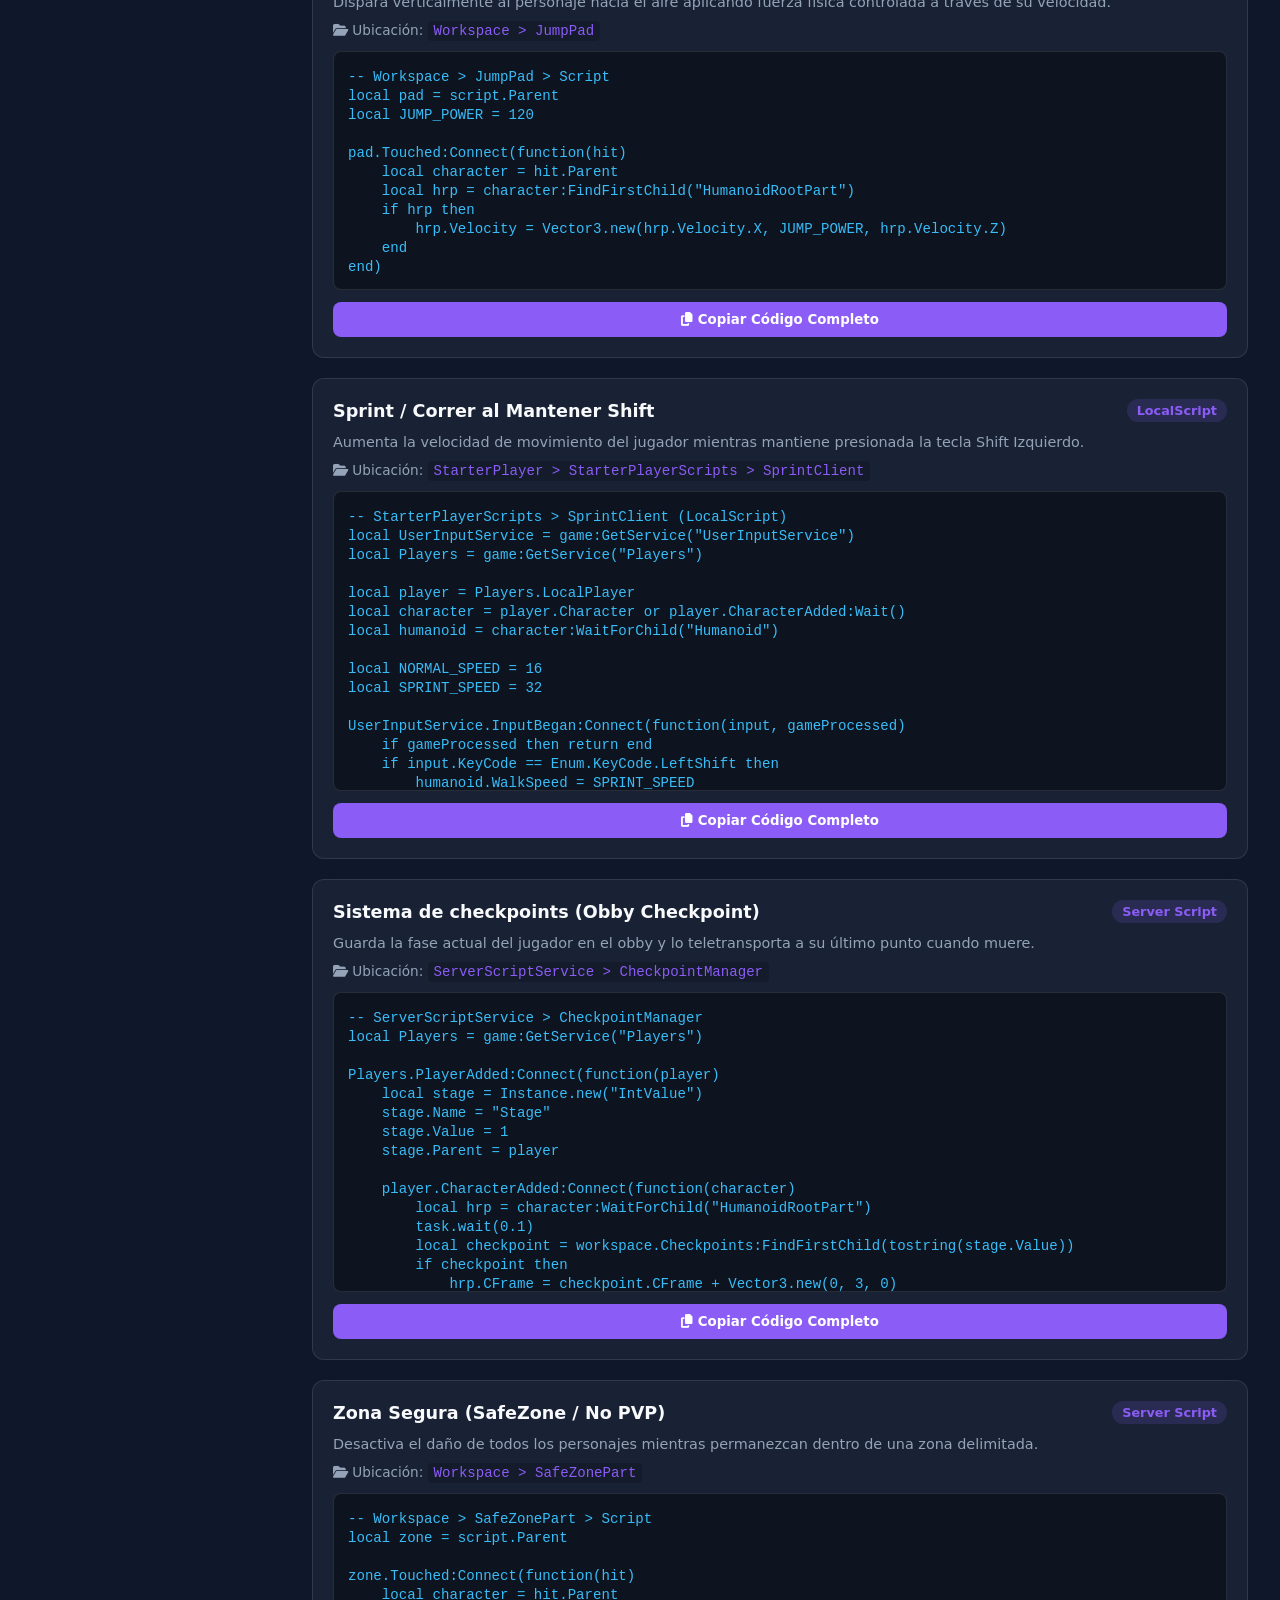
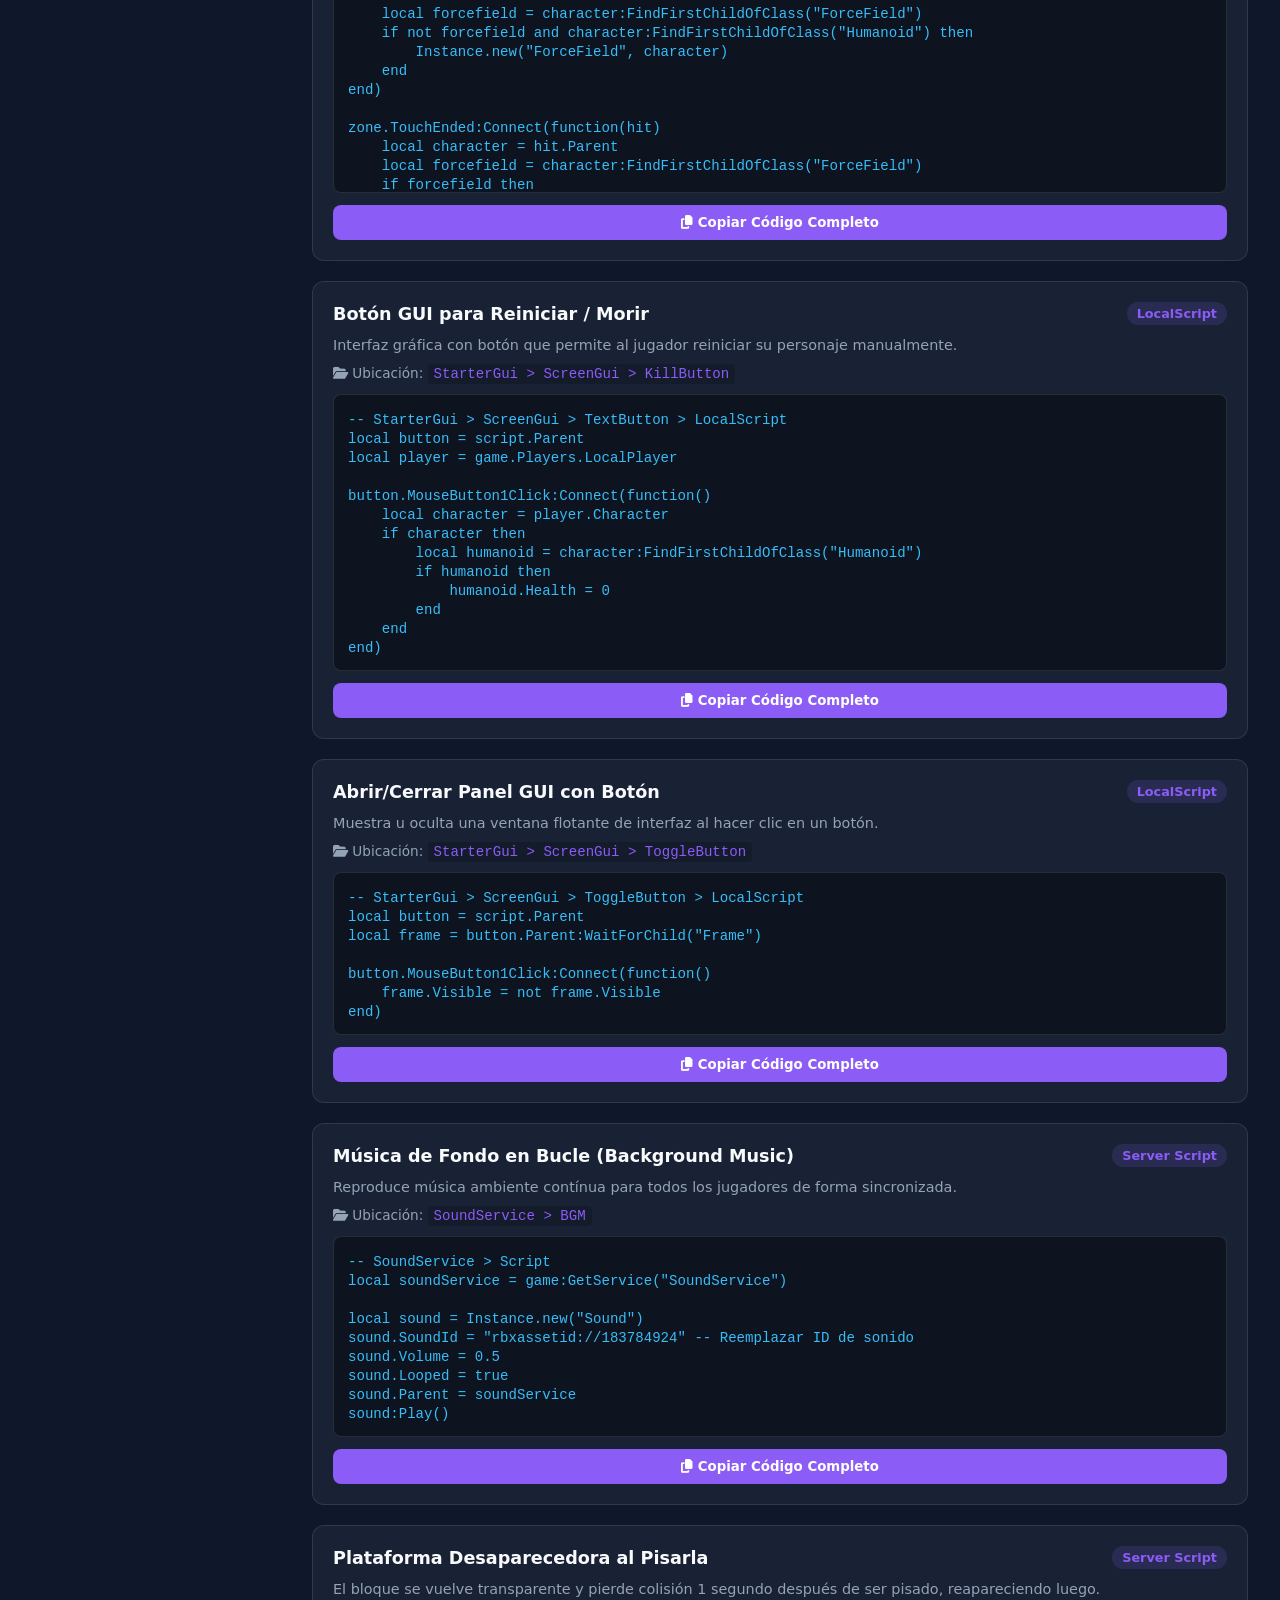
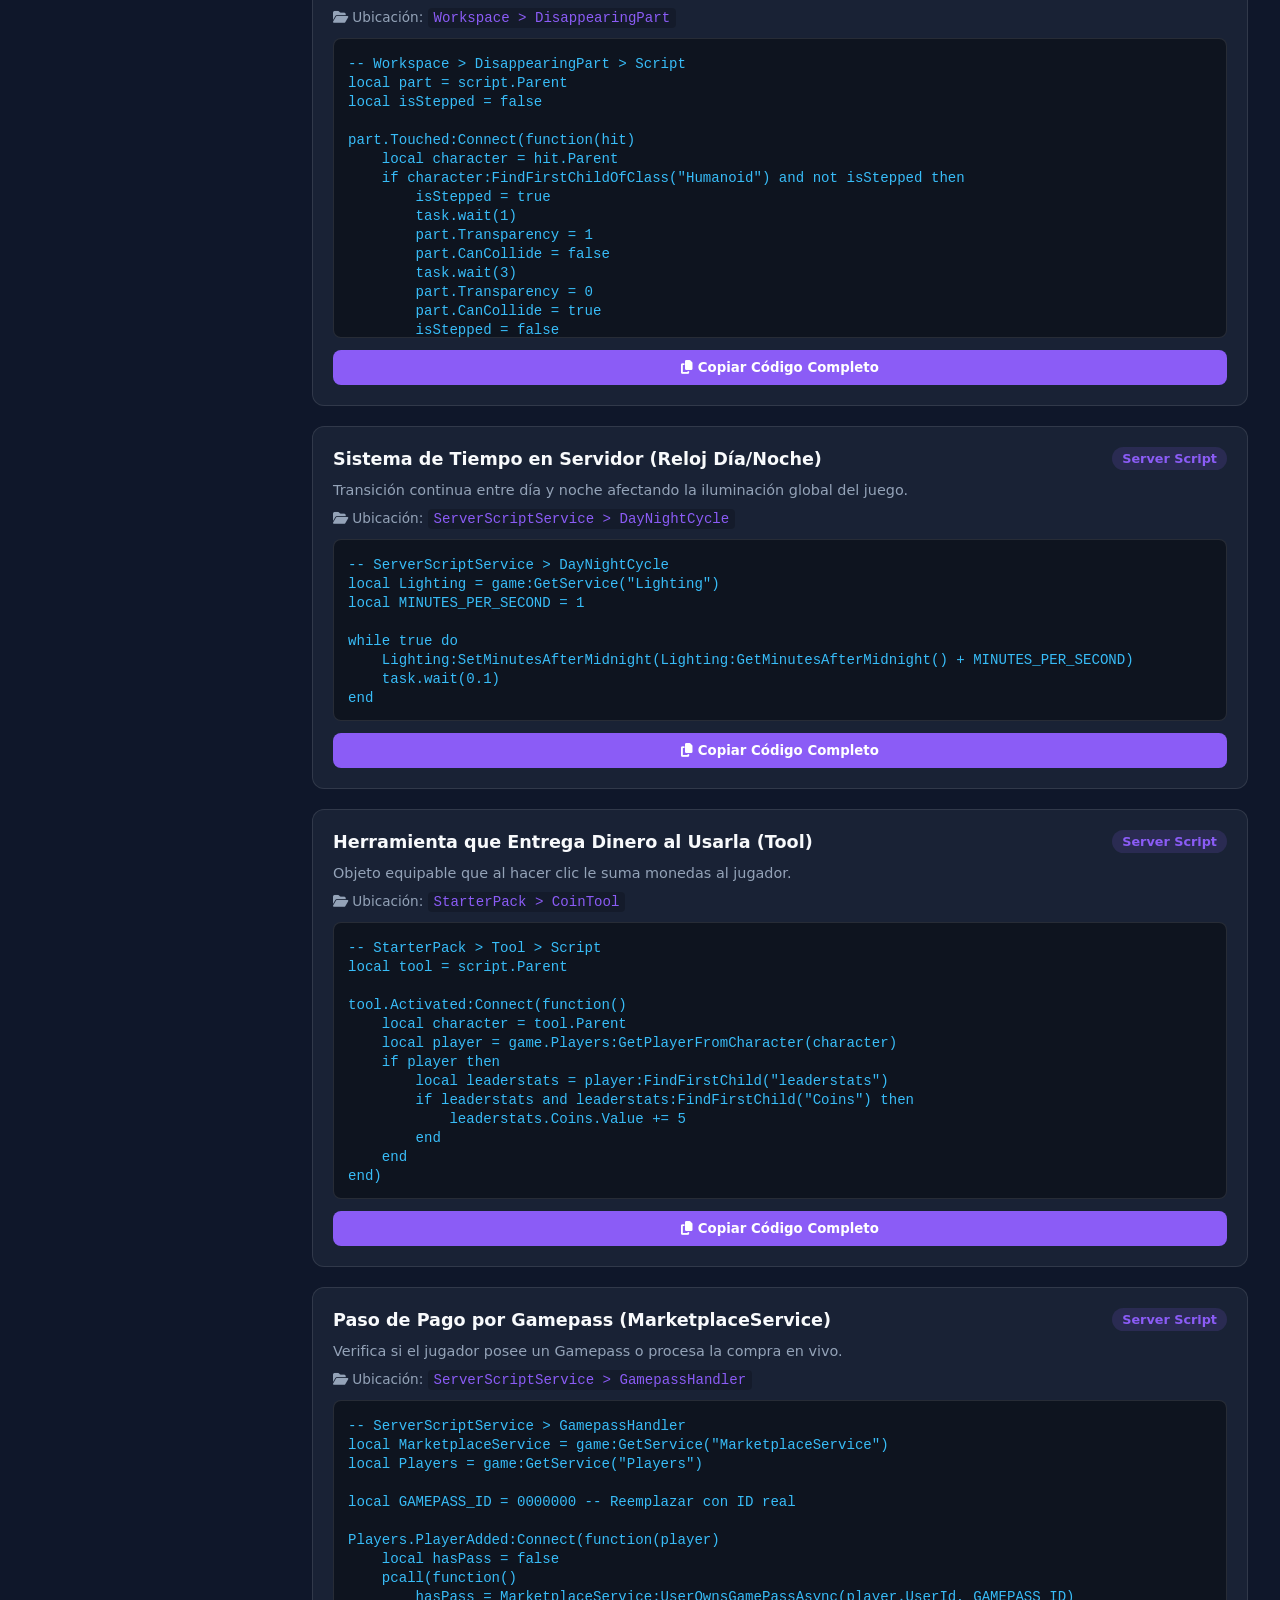
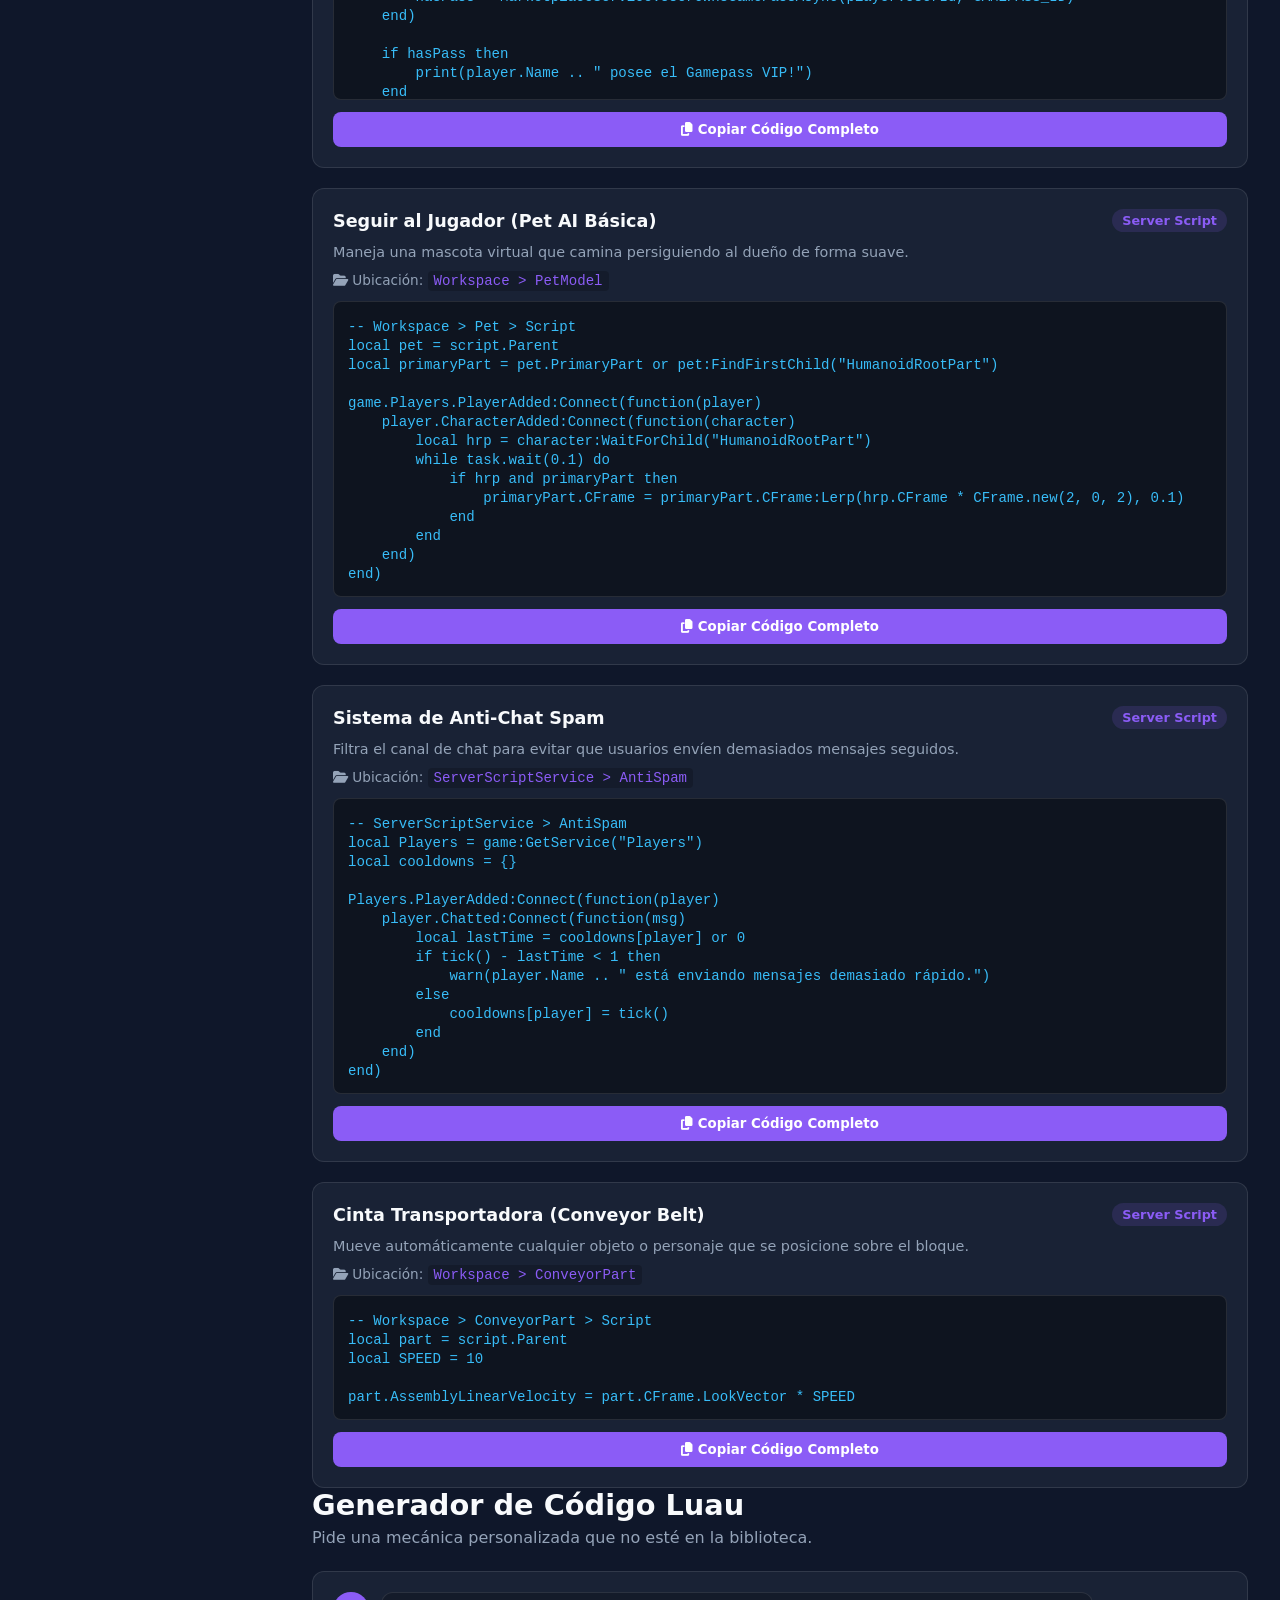
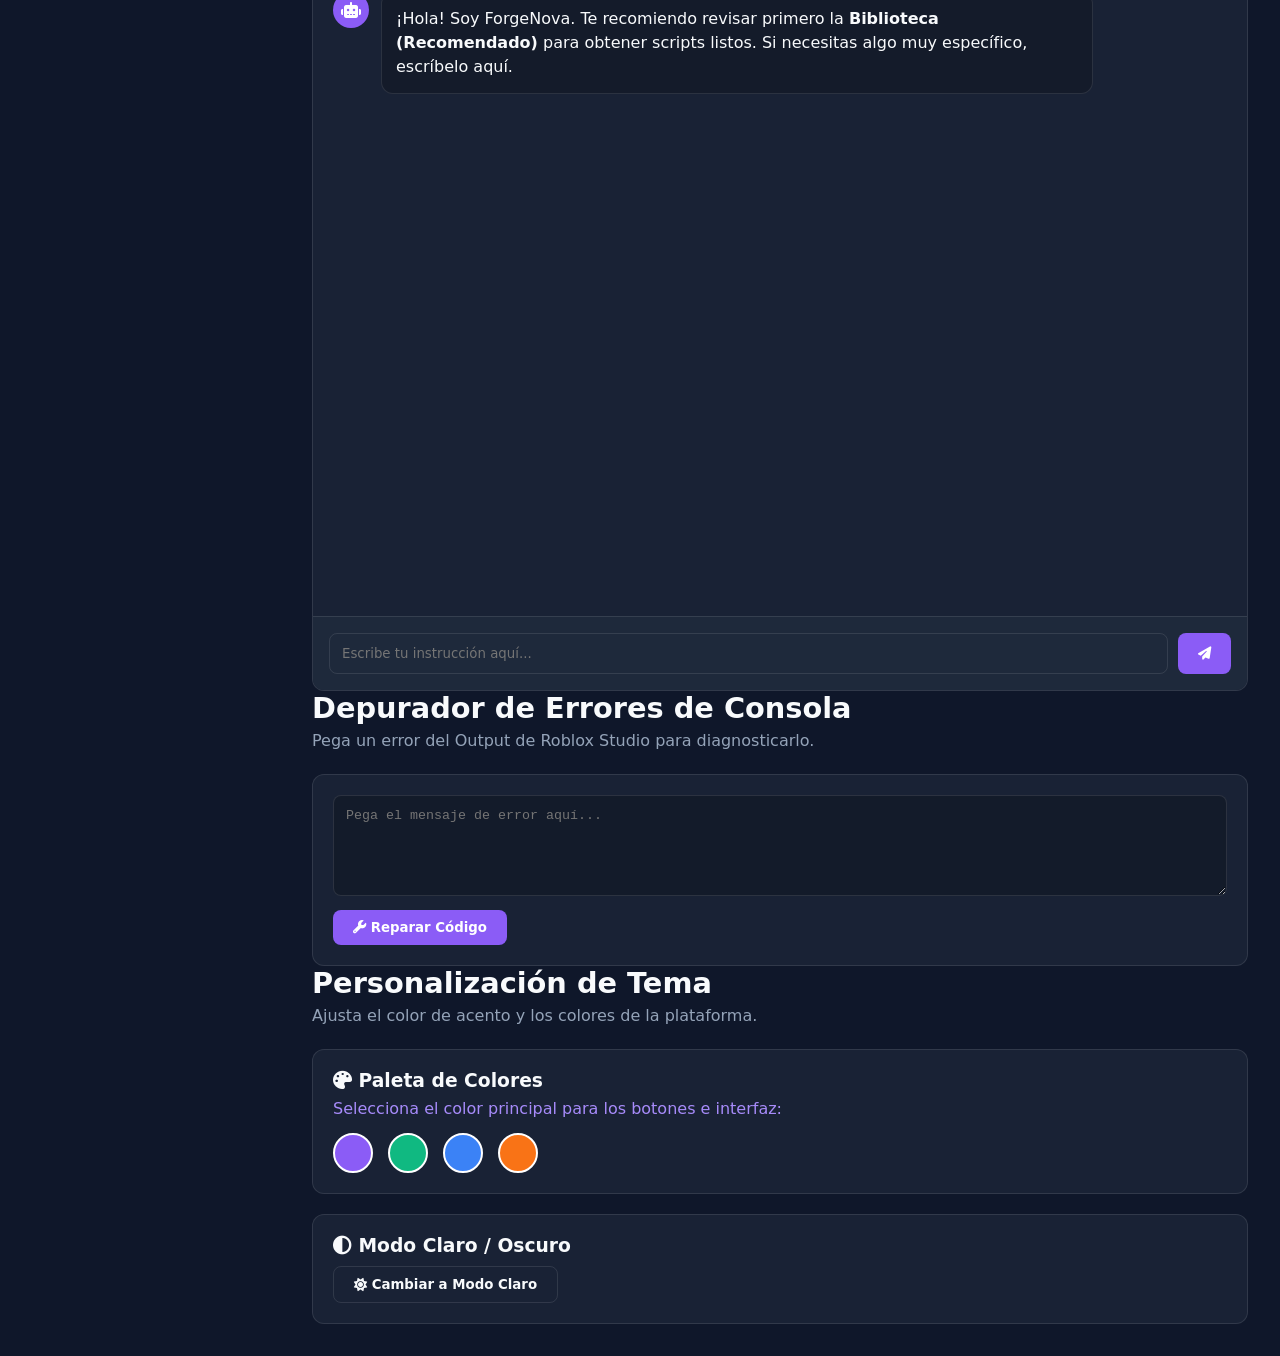
==== commit 5d01c119: "Update index.html" ====
--- a/index.html
+++ b/index.html
@@ -1,171 +1,171 @@
 <!DOCTYPE html>
 <html lang="es">
 <head>
-    <meta charset="UTF-8">
-    <meta name="viewport" content="width=device-width, initial-scale=1.0">
-    <title>ForgeNova | Roblox Luau Engine</title>
-    <link rel="stylesheet" href="style.css">
-    <link rel="stylesheet" href="https://cdnjs.cloudflare.com/ajax/libs/font-awesome/6.4.0/css/all.min.css">
+  <meta charset="UTF-8">
+  <meta name="viewport" content="width=device-width, initial-scale=1.0">
+  <title>ForgeNova | Roblox Luau Engine</title>
+  <link rel="stylesheet" href="style.css">
+  <link rel="stylesheet" href="https://cdnjs.cloudflare.com/ajax/libs/font-awesome/6.4.0/css/all.min.css">
 </head>
+
 <body class="dark-theme theme-purple">
 
-    <!-- PANTALLA LANDING / PORTADA -->
-    <div id="landing-screen" class="view-screen hidden">
-        <header class="navbar-container">
-            <div class="navbar">
-                <div class="nav-brand">
-                    <img src="logo.png" alt="ForgeNova Logo" class="custom-logo">
-                    <span>ForgeNova</span>
+  <!-- PANTALLA LANDING / PORTADA -->
+  <div id="landing-screen" class="view-screen hidden">
+    <header class="navbar-container">
+      <div class="navbar">
+        <div class="nav-brand">
+          <img src="logo.png" alt="ForgeNova Logo" class="custom-logo">
+          <span>ForgeNova</span>
+        </div>
+        <nav class="nav-links">
+          <a href="#hero">Inicio</a>
+          <a href="#features">Funciones</a>
+        </nav>
+        <button class="btn-purple" id="btn-enter-app-top">Iniciar Asistente</button>
+      </div>
+    </header>
+
+    <main class="landing-body">
+      <section id="hero" class="hero-section">
+        <h1 class="hero-title">Biblioteca y Generador Luau<br>para Roblox Studio</h1>
+        <p class="hero-description">Consigue scripts profesionales, probados y listos para usar en tus videojuegos.</p>
+        <div class="hero-actions">
+          <button class="btn-purple btn-large" id="btn-enter-app-hero">Abrir Plataforma</button>
+        </div>
+      </section>
+    </main>
+  </div>
+
+  <!-- PANTALLA DASHBOARD / APP -->
+  <div id="app-screen" class="view-screen active">
+    <div class="app-layout">
+
+      <!-- BARRA LATERAL (SIDEBAR) -->
+      <aside class="sidebar">
+        <div class="sidebar-brand">
+          <img src="logo.png" alt="ForgeNova Logo" class="custom-logo">
+          <h2>ForgeNova</h2>
+        </div>
+
+        <nav class="sidebar-nav">
+          <button class="nav-item active" data-view="library">
+            <i class="fas fa-book"></i> Biblioteca (Recomendado)
+          </button>
+          <button class="nav-item" data-view="chat">
+            <i class="fas fa-robot"></i> Generador Luau
+          </button>
+          <button class="nav-item" data-view="fixer">
+            <i class="fas fa-bug"></i> Error Fixer
+          </button>
+          <button class="nav-item" data-view="settings">
+            <i class="fas fa-palette"></i> Colores y Tema
+          </button>
+        </nav>
+
+        <div class="sidebar-footer">
+          <button class="btn-outline" id="btn-back-home" style="width: 100%; margin-bottom: 12px;">
+            <i class="fas fa-home"></i> Volver a Inicio
+          </button>
+        </div>
+      </aside>
+
+      <!-- CONTENIDO PRINCIPAL -->
+      <main class="main-content">
+
+        <!-- VISTA 1: BIBLIOTECA -->
+        <section id="view-library" class="view-section active">
+          <header class="view-header">
+            <h1>Biblioteca de Scripts (Recomendado)</h1>
+            <p>Los 20 sistemas Luau más utilizados, optimizados e hipercompletos para Roblox Studio.</p>
+          </header>
+
+          <div class="search-bar-container glass-card" style="margin-bottom: 20px;">
+            <input type="text" id="library-search" placeholder="🔍 Buscar script en la biblioteca (ej: leaderstats, lava, puerta, teleport)...">
+          </div>
+
+          <div class="library-grid" id="library-container"></div>
+        </section>
+
+        <!-- VISTA 2: GENERADOR -->
+        <section id="view-chat" class="view-section">
+          <header class="view-header">
+            <h1>Generador de Código Luau</h1>
+            <p>Pide una mecánica personalizada que no esté en la biblioteca.</p>
+          </header>
+
+          <div class="chat-container">
+            <div class="chat-messages" id="chat-messages">
+              <div class="message ai-message">
+                <i class="fas fa-robot avatar"></i>
+                <div class="message-content">
+                  ¡Hola! Soy ForgeNova. Te recomiendo revisar primero la <strong>Biblioteca (Recomendado)</strong> para obtener scripts listos. Si necesitas algo muy específico, escríbelo aquí.
                 </div>
-                <nav class="nav-links">
-                    <a href="#hero">Inicio</a>
-                    <a href="#features">Funciones</a>
-                </nav>
-                <button class="btn-purple" id="btn-enter-app-top">Iniciar Asistente</button>
+              </div>
             </div>
-        </header>
 
-        <main class="landing-body">
-            <section id="hero" class="hero-section">
-                <h1 class="hero-title">Biblioteca y Generador Luau<br>para Roblox Studio</h1>
-                <p class="hero-description">Consigue scripts profesionales, probados y listos para usar en tus videojuegos.</p>
-                <div class="hero-actions">
-                    <button class="btn-purple btn-large" id="btn-enter-app-hero">Abrir Plataforma</button>
-                </div>
-            </section>
-        </main>
+            <form class="chat-input-area" id="chat-form">
+              <input type="text" id="chat-input" placeholder="Escribe tu instrucción aquí..." required autocomplete="off">
+              <button type="submit" class="btn-purple" aria-label="Enviar">
+                <i class="fas fa-paper-plane"></i>
+              </button>
+            </form>
+          </div>
+        </section>
+
+        <!-- VISTA 3: ERROR FIXER -->
+        <section id="view-fixer" class="view-section">
+          <header class="view-header">
+            <h1>Depurador de Errores de Consola</h1>
+            <p>Pega un error del Output de Roblox Studio para diagnosticarlo.</p>
+          </header>
+
+          <div class="fixer-container glass-card">
+            <textarea id="fixer-input" rows="5" placeholder="Pega el mensaje de error aquí..."></textarea>
+
+            <button id="fixer-submit" class="btn-purple" style="margin-top: 10px;">
+              <i class="fas fa-wrench"></i> Reparar Código
+            </button>
+
+            <div id="fixer-result" class="fixer-result-box hidden" style="margin-top: 15px;">
+              <h3>Diagnóstico y Solución</h3>
+              <div id="fixer-content"></div>
+            </div>
+          </div>
+        </section>
+
+        <!-- VISTA 4: CONFIG -->
+        <section id="view-settings" class="view-section">
+          <header class="view-header">
+            <h1>Personalización de Tema</h1>
+            <p>Ajusta el color de acento y los colores de la plataforma.</p>
+          </header>
+
+          <div class="settings-grid">
+            <div class="glass-card">
+              <h3><i class="fas fa-palette"></i> Paleta de Colores</h3>
+              <p style="color: #a78bfa; margin: 8px 0 15px 0;">Selecciona el color principal para los botones e interfaz:</p>
+              <div class="color-options" style="display: flex; gap: 15px;">
+                <button class="color-btn active" data-color="purple" style="background:#8b5cf6; width:40px; height:40px; border-radius:50%; border:2px solid #fff; cursor:pointer;"></button>
+                <button class="color-btn" data-color="green" style="background:#10b981; width:40px; height:40px; border-radius:50%; border:2px solid #fff; cursor:pointer;"></button>
+                <button class="color-btn" data-color="blue" style="background:#3b82f6; width:40px; height:40px; border-radius:50%; border:2px solid #fff; cursor:pointer;"></button>
+                <button class="color-btn" data-color="orange" style="background:#f97316; width:40px; height:40px; border-radius:50%; border:2px solid #fff; cursor:pointer;"></button>
+              </div>
+            </div>
+
+            <div class="glass-card" style="margin-top: 20px;">
+              <h3><i class="fas fa-adjust"></i> Modo Claro / Oscuro</h3>
+              <button id="theme-toggle-btn" class="btn-outline" style="margin-top: 10px;">
+                <i class="fas fa-sun"></i> <span id="theme-btn-text">Cambiar a Modo Claro</span>
+              </button>
+            </div>
+          </div>
+        </section>
+
+      </main>
     </div>
+  </div>
 
-    <!-- PANTALLA DASHBOARD / APP -->
-    <div id="app-screen" class="view-screen active">
-        <div class="app-layout">
-            
-            <!-- BARRA LATERAL (SIDEBAR) -->
-            <aside class="sidebar">
-                <div class="sidebar-brand">
-                    <img src="logo.png" alt="ForgeNova Logo" class="custom-logo">
-                    <h2>ForgeNova</h2>
-                </div>
-                
-                <nav class="sidebar-nav">
-                    <button class="nav-item active" data-view="library">
-                        <i class="fas fa-book"></i> Biblioteca (Recomendado)
-                    </button>
-                    <button class="nav-item" data-view="chat">
-                        <i class="fas fa-robot"></i> Generador Luau
-                    </button>
-                    <button class="nav-item" data-view="fixer">
-                        <i class="fas fa-bug"></i> Error Fixer
-                    </button>
-                    <button class="nav-item" data-view="settings">
-                        <i class="fas fa-palette"></i> Colores y Tema
-                    </button>
-                </nav>
-
-                <div class="sidebar-footer">
-                    <button class="btn-outline" id="btn-back-home" style="width: 100%; margin-bottom: 12px;">
-                        <i class="fas fa-home"></i> Volver a Inicio
-                    </button>
-                </div>
-            </aside>
-
-            <!-- CONTENIDO PRINCIPAL -->
-            <main class="main-content">
-                
-                <!-- VISTA 1: BIBLIOTECA (RECOMENDADO) -->
-                <section id="view-library" class="view-section active">
-                    <header class="view-header">
-                        <h1>Biblioteca de Scripts (Recomendado)</h1>
-                        <p>Los 20 sistemas Luau más utilizados, optimizados e hipercompletos para Roblox Studio.</p>
-                    </header>
-
-                    <div class="search-bar-container glass-card" style="margin-bottom: 20px;">
-                        <input type="text" id="library-search" placeholder="🔍 Buscar script en la biblioteca (ej: leaderstats, lava, puerta, teleport)...">
-                    </div>
-
-                    <div class="library-grid" id="library-container">
-                        <!-- Los scripts se cargarán dinámicamente desde script.js -->
-                    </div>
-                </section>
-
-                <!-- VISTA 2: GENERADOR CON IA/CONVERSACIONAL -->
-                <section id="view-chat" class="view-section">
-                    <header class="view-header">
-                        <h1>Generador de Código Luau</h1>
-                        <p>Pide una mecánica personalizada que no esté en la biblioteca.</p>
-                    </header>
-                    
-                    <div class="chat-container">
-                        <div class="chat-messages" id="chat-messages">
-                            <div class="message ai-message">
-                                <i class="fas fa-robot avatar"></i>
-                                <div class="message-content">
-                                    ¡Hola! Soy ForgeNova. Te recomiendo revisar primero la <strong>Biblioteca (Recomendado)</strong> para obtener scripts listos. Si necesitas algo muy específico, escríbelo aquí.
-                                </div>
-                            </div>
-                        </div>
-                        
-                        <form class="chat-input-area" id="chat-form">
-                            <input type="text" id="chat-input" placeholder="Escribe tu instrucción aquí..." required autocomplete="off">
-                            <button type="submit" class="btn-purple">
-                                <i class="fas fa-paper-plane"></i>
-                            </button>
-                        </form>
-                    </div>
-                </section>
-
-                <!-- VISTA 3: ERROR FIXER -->
-                <section id="view-fixer" class="view-section">
-                    <header class="view-header">
-                        <h1>Depurador de Errores de Consola</h1>
-                        <p>Pega un error del Output de Roblox Studio para diagnosticarlo.</p>
-                    </header>
-
-                    <div class="fixer-container glass-card">
-                        <textarea id="fixer-input" rows="5" placeholder="Pega el mensaje de error aquí..."></textarea>
-                        <button id="fixer-submit" class="btn-purple" style="margin-top: 10px;">
-                            <i class="fas fa-wrench"></i> Reparar Código
-                        </button>
-
-                        <div id="fixer-result" class="fixer-result-box hidden" style="margin-top: 15px;">
-                            <h3>Diagnóstico y Solución</h3>
-                            <div id="fixer-content"></div>
-                        </div>
-                    </div>
-                </section>
-
-                <!-- VISTA 4: CONFIGURACIÓN / COLORES -->
-                <section id="view-settings" class="view-section">
-                    <header class="view-header">
-                        <h1>Personalización de Tema</h1>
-                        <p>Ajusta el color de acento y los colores de la plataforma.</p>
-                    </header>
-
-                    <div class="settings-grid">
-                        <div class="glass-card">
-                            <h3><i class="fas fa-palette"></i> Paleta de Colores</h3>
-                            <p style="color: #a78bfa; margin: 8px 0 15px 0;">Selecciona el color principal para los botones e interfaz:</p>
-                            <div class="color-options" style="display: flex; gap: 15px;">
-                                <button class="color-btn active" data-color="purple" style="background:#8b5cf6; width:40px; height:40px; border-radius:50%; border:2px solid #fff; cursor:pointer;"></button>
-                                <button class="color-btn" data-color="green" style="background:#10b981; width:40px; height:40px; border-radius:50%; border:2px solid #fff; cursor:pointer;"></button>
-                                <button class="color-btn" data-color="blue" style="background:#3b82f6; width:40px; height:40px; border-radius:50%; border:2px solid #fff; cursor:pointer;"></button>
-                                <button class="color-btn" data-color="orange" style="background:#f97316; width:40px; height:40px; border-radius:50%; border:2px solid #fff; cursor:pointer;"></button>
-                            </div>
-                        </div>
-
-                        <div class="glass-card" style="margin-top: 20px;">
-                            <h3><i class="fas fa-adjust"></i> Modo Claro / Oscuro</h3>
-                            <button id="theme-toggle-btn" class="btn-outline" style="margin-top: 10px;">
-                                <i class="fas fa-sun"></i> <span id="theme-btn-text">Cambiar a Modo Claro</span>
-                            </button>
-                        </div>
-                    </div>
-                </section>
-
-            </main>
-        </div>
-    </div>
-
-    <script src="script.js"></script>
+  <script src="script.js"></script>
 </body>
 </html>
--- a/style.css
+++ b/style.css
@@ -1,30 +1,367 @@
-/* TEMAS DE COLOR */
+/* ==========================================================================
+   FORGENOVA ENGINE - SISTEMA GLOBAL DE ESTILOS Y TEMAS
+   ========================================================================== */
+
+:root {
+    /* Paleta por defecto (Púrpura) */
+    --primary-color: #8b5cf6;
+    --primary-hover: #7c3aed;
+    --primary-light: rgba(139, 92, 246, 0.15);
+    
+    /* Fondos y Modos Oscuros */
+    --bg-dark: #0f172a;
+    --bg-card: rgba(30, 41, 59, 0.7);
+    --bg-sidebar: #1e293b;
+    --border-color: rgba(255, 255, 255, 0.1);
+    
+    /* Tipografía */
+    --text-primary: #f8fafc;
+    --text-secondary: #94a3b8;
+    --font-family: 'Segoe UI', system-ui, -apple-system, sans-serif;
+}
+
+/* TEMAS SELECCIONABLES (CONFIGURACIÓN DE COLORES) */
 body.theme-purple {
     --primary-color: #8b5cf6;
     --primary-hover: #7c3aed;
+    --primary-light: rgba(139, 92, 246, 0.15);
 }
 
 body.theme-green {
     --primary-color: #10b981;
     --primary-hover: #059669;
+    --primary-light: rgba(16, 185, 129, 0.15);
 }
 
 body.theme-blue {
     --primary-color: #3b82f6;
     --primary-hover: #2563eb;
+    --primary-light: rgba(59, 130, 246, 0.15);
 }
 
 body.theme-orange {
     --primary-color: #f97316;
     --primary-hover: #ea580c;
-}
-
-/* Estilos de botones que usan la variable del tema */
+    --primary-light: rgba(249, 115, 22, 0.15);
+}
+
+/* MODO CLARO */
+body.light-mode {
+    --bg-dark: #f1f5f9;
+    --bg-card: rgba(255, 255, 255, 0.8);
+    --bg-sidebar: #ffffff;
+    --border-color: rgba(0, 0, 0, 0.1);
+    --text-primary: #0f172a;
+    --text-secondary: #64748b;
+}
+
+/* RESET GENERAL */
+* {
+    margin: 0;
+    padding: 0;
+    box-sizing: border-box;
+    font-family: var(--font-family);
+}
+
+body {
+    background-color: var(--bg-dark);
+    color: var(--text-primary);
+    min-height: 100vh;
+    overflow-x: hidden;
+    transition: background-color 0.3s ease, color 0.3s ease;
+}
+
+/* UTILIDADES Y COMPONENTES BASE */
+.hidden { display: none !important; }
+.active { display: block; }
+
+.glass-card {
+    background: var(--bg-card);
+    backdrop-filter: blur(12px);
+    border: 1px solid var(--border-color);
+    border-radius: 12px;
+    padding: 20px;
+    transition: transform 0.2s ease, border-color 0.2s ease;
+}
+
 .btn-purple {
-    background-color: var(--primary-color) !important;
+    background-color: var(--primary-color);
     color: #ffffff;
+    border: none;
+    padding: 10px 20px;
+    border-radius: 8px;
+    font-weight: 600;
+    cursor: pointer;
+    transition: background-color 0.2s ease, transform 0.1s ease;
 }
 
 .btn-purple:hover {
-    background-color: var(--primary-hover) !important;
-}
+    background-color: var(--primary-hover);
+    transform: translateY(-1px);
+}
+
+.btn-outline {
+    background: transparent;
+    color: var(--text-primary);
+    border: 1px solid var(--border-color);
+    padding: 10px 20px;
+    border-radius: 8px;
+    font-weight: 600;
+    cursor: pointer;
+    transition: background-color 0.2s ease, border-color 0.2s ease;
+}
+
+.btn-outline:hover {
+    background-color: var(--primary-light);
+    border-color: var(--primary-color);
+}
+
+/* ESTRUCTURA DEL DASHBOARD (APP LAYOUT) */
+.app-layout {
+    display: flex;
+    min-height: 100vh;
+}
+
+.sidebar {
+    width: 280px;
+    background-color: var(--bg-sidebar);
+    border-right: 1px solid var(--border-color);
+    display: flex;
+    flex-direction: column;
+    padding: 24px 16px;
+    position: fixed;
+    height: 100vh;
+    z-index: 10;
+}
+
+.sidebar-brand {
+    display: flex;
+    align-items: center;
+    gap: 12px;
+    margin-bottom: 32px;
+}
+
+.custom-logo {
+    width: 36px;
+    height: 36px;
+    object-fit: contain;
+}
+
+.sidebar-nav {
+    display: flex;
+    flex-direction: column;
+    gap: 8px;
+    flex-grow: 1;
+}
+
+.sidebar-nav .nav-item {
+    display: flex;
+    align-items: center;
+    gap: 12px;
+    padding: 12px 16px;
+    border-radius: 8px;
+    background: transparent;
+    border: none;
+    color: var(--text-secondary);
+    font-size: 0.95rem;
+    font-weight: 600;
+    cursor: pointer;
+    text-align: left;
+    transition: all 0.2s ease;
+}
+
+.sidebar-nav .nav-item:hover {
+    color: var(--text-primary);
+    background-color: var(--primary-light);
+}
+
+.sidebar-nav .nav-item.active {
+    color: #ffffff;
+    background-color: var(--primary-color);
+}
+
+.main-content {
+    margin-left: 280px;
+    flex-grow: 1;
+    padding: 32px;
+    max-width: 1200px;
+}
+
+.view-header {
+    margin-bottom: 24px;
+}
+
+.view-header h1 {
+    font-size: 1.8rem;
+    margin-bottom: 6px;
+}
+
+.view-header p {
+    color: var(--text-secondary);
+}
+
+/* VISTA 1: BIBLIOTECA DE SCRIPTS */
+.search-bar-container input {
+    width: 100%;
+    background: transparent;
+    border: none;
+    outline: none;
+    color: var(--text-primary);
+    font-size: 1rem;
+}
+
+.library-grid {
+    display: grid;
+    grid-template-columns: repeat(auto-fill, minmax(500px, 1fr));
+    gap: 20px;
+}
+
+.script-card {
+    display: flex;
+    flex-direction: column;
+    gap: 12px;
+}
+
+.script-card-header {
+    display: flex;
+    justify-content: space-between;
+    align-items: center;
+}
+
+.script-title {
+    font-size: 1.1rem;
+    font-weight: 700;
+    color: var(--text-primary);
+}
+
+.script-badge {
+    background-color: var(--primary-light);
+    color: var(--primary-color);
+    padding: 4px 10px;
+    border-radius: 20px;
+    font-size: 0.8rem;
+    font-weight: 700;
+}
+
+.script-location {
+    font-size: 0.85rem;
+    color: var(--text-secondary);
+}
+
+.script-location code {
+    color: var(--primary-color);
+    background: rgba(0, 0, 0, 0.2);
+    padding: 2px 6px;
+    border-radius: 4px;
+}
+
+pre {
+    background-color: rgba(0, 0, 0, 0.4);
+    border: 1px solid var(--border-color);
+    border-radius: 8px;
+    padding: 14px;
+    overflow-x: auto;
+    max-height: 300px;
+}
+
+code {
+    font-family: 'Consolas', 'Courier New', monospace;
+    font-size: 0.88rem;
+    color: #38bdf8;
+    white-space: pre-wrap;
+    word-break: break-all;
+}
+
+/* VISTA 2: CHAT GENERADOR */
+.chat-container {
+    display: flex;
+    flex-direction: column;
+    height: calc(100vh - 180px);
+    background: var(--bg-card);
+    border: 1px solid var(--border-color);
+    border-radius: 12px;
+    overflow: hidden;
+}
+
+.chat-messages {
+    flex-grow: 1;
+    padding: 20px;
+    overflow-y: auto;
+    display: flex;
+    flex-direction: column;
+    gap: 16px;
+}
+
+.message {
+    display: flex;
+    gap: 12px;
+    max-width: 85%;
+}
+
+.message.user-message {
+    align-self: flex-end;
+    flex-direction: row-reverse;
+}
+
+.message .avatar {
+    width: 36px;
+    height: 36px;
+    border-radius: 50%;
+    background-color: var(--primary-color);
+    display: flex;
+    align-items: center;
+    justify-content: center;
+    color: white;
+    flex-shrink: 0;
+}
+
+.message-content {
+    background-color: rgba(0, 0, 0, 0.2);
+    border: 1px solid var(--border-color);
+    padding: 14px;
+    border-radius: 12px;
+    line-height: 1.5;
+}
+
+.chat-input-area {
+    display: flex;
+    gap: 10px;
+    padding: 16px;
+    border-top: 1px solid var(--border-color);
+    background-color: var(--bg-sidebar);
+}
+
+.chat-input-area input {
+    flex-grow: 1;
+    background: transparent;
+    border: 1px solid var(--border-color);
+    border-radius: 8px;
+    padding: 12px;
+    color: var(--text-primary);
+    outline: none;
+}
+
+.chat-input-area input:focus {
+    border-color: var(--primary-color);
+}
+
+/* VISTA 3: ERROR FIXER */
+.fixer-container textarea {
+    width: 100%;
+    background: rgba(0, 0, 0, 0.2);
+    border: 1px solid var(--border-color);
+    border-radius: 8px;
+    padding: 12px;
+    color: #ef4444;
+    font-family: monospace;
+    outline: none;
+    resize: vertical;
+}
+
+/* RESPONSIVE */
+@media (max-width: 768px) {
+    .sidebar { width: 70px; padding: 16px 8px; }
+    .sidebar h2, .sidebar-nav button span { display: none; }
+    .main-content { margin-left: 70px; padding: 16px; }
+    .library-grid { grid-template-columns: 1fr; }
+}
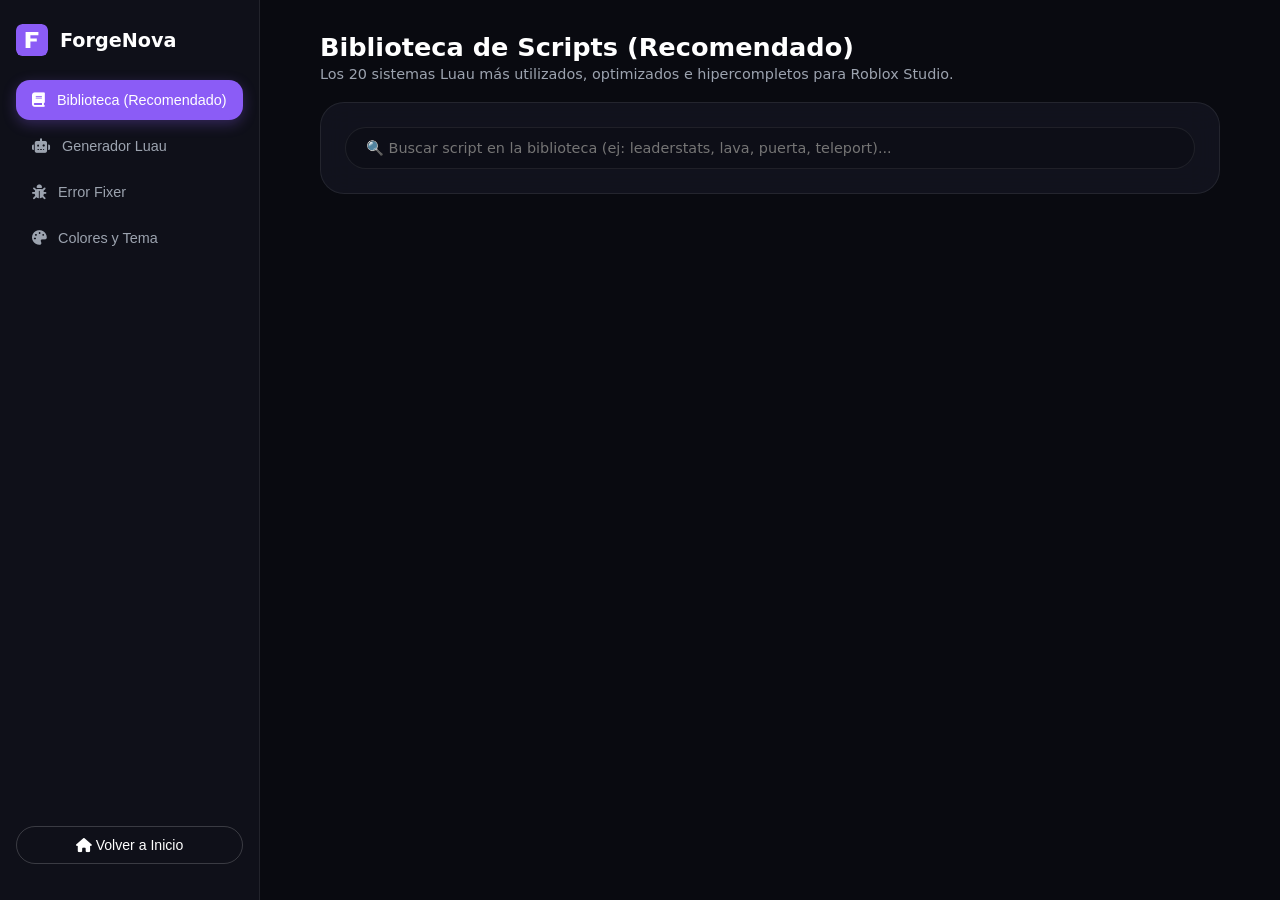
==== commit 8adf1c81: "Update index.html" ====
--- a/index.html
+++ b/index.html
@@ -15,7 +15,10 @@
     <header class="navbar-container">
       <div class="navbar">
         <div class="nav-brand">
-          <img src="logo.png" alt="ForgeNova Logo" class="custom-logo">
+          <svg class="custom-logo" width="32" height="32" viewBox="0 0 40 40" fill="none" xmlns="http://www.w3.org/2000/svg">
+            <rect width="40" height="40" rx="8" fill="#8B5CF6"/>
+            <path d="M12 10H28V14H18V18H26V22H18V30H12V10Z" fill="white"/>
+          </svg>
           <span>ForgeNova</span>
         </div>
         <nav class="nav-links">
@@ -44,7 +47,10 @@
       <!-- BARRA LATERAL (SIDEBAR) -->
       <aside class="sidebar">
         <div class="sidebar-brand">
-          <img src="logo.png" alt="ForgeNova Logo" class="custom-logo">
+          <svg class="custom-logo" width="32" height="32" viewBox="0 0 40 40" fill="none" xmlns="http://www.w3.org/2000/svg">
+            <rect width="40" height="40" rx="8" fill="#8B5CF6"/>
+            <path d="M12 10H28V14H18V18H26V22H18V30H12V10Z" fill="white"/>
+          </svg>
           <h2>ForgeNova</h2>
         </div>
 
--- a/style.css
+++ b/style.css
@@ -1,367 +1,419 @@
 /* ==========================================================================
-   FORGENOVA ENGINE - SISTEMA GLOBAL DE ESTILOS Y TEMAS
+   ForgeNova Engine - Official CSS (Matched with index.html)
    ========================================================================== */
 
+/* --------------------------------------------------------------------------
+   1. VARIABLES & THEMES
+   -------------------------------------------------------------------------- */
 :root {
-    /* Paleta por defecto (Púrpura) */
-    --primary-color: #8b5cf6;
-    --primary-hover: #7c3aed;
-    --primary-light: rgba(139, 92, 246, 0.15);
-    
-    /* Fondos y Modos Oscuros */
-    --bg-dark: #0f172a;
-    --bg-card: rgba(30, 41, 59, 0.7);
-    --bg-sidebar: #1e293b;
-    --border-color: rgba(255, 255, 255, 0.1);
-    
-    /* Tipografía */
-    --text-primary: #f8fafc;
-    --text-secondary: #94a3b8;
-    --font-family: 'Segoe UI', system-ui, -apple-system, sans-serif;
-}
-
-/* TEMAS SELECCIONABLES (CONFIGURACIÓN DE COLORES) */
-body.theme-purple {
-    --primary-color: #8b5cf6;
-    --primary-hover: #7c3aed;
-    --primary-light: rgba(139, 92, 246, 0.15);
-}
-
-body.theme-green {
-    --primary-color: #10b981;
-    --primary-hover: #059669;
-    --primary-light: rgba(16, 185, 129, 0.15);
-}
-
-body.theme-blue {
-    --primary-color: #3b82f6;
-    --primary-hover: #2563eb;
-    --primary-light: rgba(59, 130, 246, 0.15);
-}
-
-body.theme-orange {
-    --primary-color: #f97316;
-    --primary-hover: #ea580c;
-    --primary-light: rgba(249, 115, 22, 0.15);
-}
-
-/* MODO CLARO */
-body.light-mode {
-    --bg-dark: #f1f5f9;
-    --bg-card: rgba(255, 255, 255, 0.8);
-    --bg-sidebar: #ffffff;
-    --border-color: rgba(0, 0, 0, 0.1);
-    --text-primary: #0f172a;
-    --text-secondary: #64748b;
-}
-
-/* RESET GENERAL */
-* {
-    margin: 0;
-    padding: 0;
-    box-sizing: border-box;
-    font-family: var(--font-family);
+  --bg-dark: #090a10;
+  --bg-sidebar: #0f1019;
+  --bg-card: rgba(20, 22, 34, 0.75);
+  --bg-card-hover: rgba(28, 30, 48, 0.85);
+  --border-color: rgba(255, 255, 255, 0.08);
+  --border-bright: rgba(255, 255, 255, 0.18);
+
+  /* Theme Dynamic Colors */
+  --accent-purple: #8b5cf6;
+  --accent-purple-hover: #7c3aed;
+  --accent-green: #10b981;
+  --accent-blue: #3b82f6;
+  --accent-orange: #f97316;
+
+  /* Default Active Accent */
+  --accent-main: var(--accent-purple);
+  --accent-glow: rgba(139, 92, 246, 0.25);
+
+  --text-primary: #ffffff;
+  --text-secondary: #9ca3af;
+  --text-muted: #6b7280;
+
+  --radius-capsule: 24px;
+  --radius-card: 14px;
+  --radius-pill: 9999px;
+
+  --font-main: 'Inter', system-ui, -apple-system, sans-serif;
+  --font-code: 'Consolas', 'Fira Code', monospace;
+}
+
+/* Theme Switching Overrides */
+body.theme-purple { --accent-main: var(--accent-purple); --accent-glow: rgba(139, 92, 246, 0.3); }
+body.theme-green  { --accent-main: var(--accent-green);  --accent-glow: rgba(16, 185, 129, 0.3); }
+body.theme-blue   { --accent-main: var(--accent-blue);   --accent-glow: rgba(59, 130, 246, 0.3); }
+body.theme-orange { --accent-main: var(--accent-orange); --accent-glow: rgba(249, 115, 22, 0.3); }
+
+body.light-theme {
+  --bg-dark: #f3f4f6;
+  --bg-sidebar: #ffffff;
+  --bg-card: rgba(255, 255, 255, 0.9);
+  --border-color: rgba(0, 0, 0, 0.08);
+  --text-primary: #111827;
+  --text-secondary: #4b5563;
+}
+
+/* --------------------------------------------------------------------------
+   2. GENERAL RESET & VIEW MANAGEMENT
+   -------------------------------------------------------------------------- */
+*, *::before, *::after {
+  box-sizing: border-box;
+  margin: 0;
+  padding: 0;
 }
 
 body {
-    background-color: var(--bg-dark);
-    color: var(--text-primary);
-    min-height: 100vh;
-    overflow-x: hidden;
-    transition: background-color 0.3s ease, color 0.3s ease;
-}
-
-/* UTILIDADES Y COMPONENTES BASE */
-.hidden { display: none !important; }
-.active { display: block; }
-
+  width: 100vw;
+  height: 100vh;
+  background-color: var(--bg-dark);
+  color: var(--text-primary);
+  font-family: var(--font-main);
+  overflow: hidden;
+}
+
+.view-screen {
+  width: 100%;
+  height: 100%;
+  display: none;
+}
+
+.view-screen.active {
+  display: flex;
+}
+
+.hidden {
+  display: none !important;
+}
+
+/* --------------------------------------------------------------------------
+   3. LANDING SCREEN
+   -------------------------------------------------------------------------- */
+#landing-screen {
+  flex-direction: column;
+  overflow-y: auto;
+}
+
+.navbar-container {
+  width: 100%;
+  display: flex;
+  justify-content: center;
+  padding: 20px;
+}
+
+.navbar {
+  width: 100%;
+  max-width: 1000px;
+  background: var(--bg-card);
+  backdrop-filter: blur(12px);
+  border: 1px solid var(--border-color);
+  border-radius: var(--radius-pill);
+  padding: 10px 24px;
+  display: flex;
+  align-items: center;
+  justify-content: space-between;
+}
+
+.nav-brand {
+  display: flex;
+  align-items: center;
+  gap: 12px;
+  font-weight: 700;
+}
+
+.custom-logo {
+  height: 32px;
+  width: auto;
+  border-radius: 6px;
+}
+
+.nav-links {
+  display: flex;
+  gap: 20px;
+}
+
+.nav-links a {
+  color: var(--text-secondary);
+  text-decoration: none;
+  font-size: 0.9rem;
+  transition: color 0.2s;
+}
+
+.nav-links a:hover { color: var(--text-primary); }
+
+.landing-body {
+  flex: 1;
+  display: flex;
+  align-items: center;
+  justify-content: center;
+  text-align: center;
+  padding: 40px 20px;
+}
+
+.hero-section {
+  max-width: 650px;
+}
+
+.hero-title {
+  font-size: 2.8rem;
+  font-weight: 800;
+  line-height: 1.2;
+  margin-bottom: 16px;
+}
+
+.hero-description {
+  color: var(--text-secondary);
+  font-size: 1.1rem;
+  margin-bottom: 28px;
+}
+
+/* --------------------------------------------------------------------------
+   4. DASHBOARD LAYOUT & SIDEBAR
+   -------------------------------------------------------------------------- */
+.app-layout {
+  display: flex;
+  width: 100%;
+  height: 100%;
+}
+
+.sidebar {
+  width: 260px;
+  min-width: 260px;
+  background: var(--bg-sidebar);
+  border-right: 1px solid var(--border-color);
+  padding: 24px 16px;
+  display: flex;
+  flex-direction: column;
+  gap: 24px;
+}
+
+.sidebar-brand {
+  display: flex;
+  align-items: center;
+  gap: 12px;
+}
+
+.sidebar-brand h2 {
+  font-size: 1.2rem;
+  font-weight: 700;
+}
+
+.sidebar-nav {
+  display: flex;
+  flex-direction: column;
+  gap: 6px;
+  flex: 1;
+}
+
+.nav-item {
+  background: transparent;
+  border: none;
+  color: var(--text-secondary);
+  padding: 12px 16px;
+  border-radius: var(--radius-card);
+  font-size: 0.9rem;
+  font-weight: 500;
+  display: flex;
+  align-items: center;
+  gap: 12px;
+  cursor: pointer;
+  text-align: left;
+  transition: all 0.2s;
+}
+
+.nav-item:hover {
+  background: rgba(255, 255, 255, 0.04);
+  color: var(--text-primary);
+}
+
+.nav-item.active {
+  background: var(--accent-main);
+  color: #ffffff;
+  box-shadow: 0 4px 14px var(--accent-glow);
+}
+
+.sidebar-footer {
+  margin-top: auto;
+}
+
+/* --------------------------------------------------------------------------
+   5. MAIN CONTENT & VIEWS
+   -------------------------------------------------------------------------- */
+.main-content {
+  flex: 1;
+  height: 100%;
+  overflow-y: auto;
+  padding: 32px;
+  position: relative;
+}
+
+.view-section {
+  display: none;
+  max-width: 900px;
+  margin: 0 auto;
+}
+
+.view-section.active {
+  display: flex;
+  flex-direction: column;
+  gap: 20px;
+}
+
+.view-header h1 {
+  font-size: 1.6rem;
+  font-weight: 700;
+  margin-bottom: 4px;
+}
+
+.view-header p {
+  color: var(--text-secondary);
+  font-size: 0.9rem;
+}
+
+/* Glass Card Global Style */
 .glass-card {
-    background: var(--bg-card);
-    backdrop-filter: blur(12px);
-    border: 1px solid var(--border-color);
-    border-radius: 12px;
-    padding: 20px;
-    transition: transform 0.2s ease, border-color 0.2s ease;
-}
-
-.btn-purple {
-    background-color: var(--primary-color);
-    color: #ffffff;
-    border: none;
-    padding: 10px 20px;
-    border-radius: 8px;
-    font-weight: 600;
-    cursor: pointer;
-    transition: background-color 0.2s ease, transform 0.1s ease;
-}
-
-.btn-purple:hover {
-    background-color: var(--primary-hover);
-    transform: translateY(-1px);
+  background: var(--bg-card);
+  backdrop-filter: blur(16px);
+  border: 1px solid var(--border-color);
+  border-radius: var(--radius-capsule);
+  padding: 24px;
+}
+
+/* --------------------------------------------------------------------------
+   6. UI COMPONENTS (INPUTS, BUTTONS, CHAT, FIXER)
+   -------------------------------------------------------------------------- */
+/* Buttons */
+.btn-purple, .btn-large {
+  background: var(--accent-main);
+  color: #ffffff;
+  border: none;
+  padding: 10px 20px;
+  border-radius: var(--radius-pill);
+  font-weight: 600;
+  font-size: 0.9rem;
+  cursor: pointer;
+  transition: all 0.2s;
+  box-shadow: 0 4px 12px var(--accent-glow);
+}
+
+.btn-large {
+  padding: 14px 32px;
+  font-size: 1rem;
+}
+
+.btn-purple:hover, .btn-large:hover {
+  filter: brightness(1.15);
 }
 
 .btn-outline {
-    background: transparent;
-    color: var(--text-primary);
-    border: 1px solid var(--border-color);
-    padding: 10px 20px;
-    border-radius: 8px;
-    font-weight: 600;
-    cursor: pointer;
-    transition: background-color 0.2s ease, border-color 0.2s ease;
+  background: transparent;
+  border: 1px solid var(--border-bright);
+  color: var(--text-primary);
+  padding: 10px 16px;
+  border-radius: var(--radius-pill);
+  font-size: 0.88rem;
+  cursor: pointer;
+  transition: background 0.2s;
 }
 
 .btn-outline:hover {
-    background-color: var(--primary-light);
-    border-color: var(--primary-color);
-}
-
-/* ESTRUCTURA DEL DASHBOARD (APP LAYOUT) */
-.app-layout {
-    display: flex;
-    min-height: 100vh;
-}
-
-.sidebar {
-    width: 280px;
-    background-color: var(--bg-sidebar);
-    border-right: 1px solid var(--border-color);
-    display: flex;
+  background: rgba(255, 255, 255, 0.08);
+}
+
+/* Inputs & Search */
+.search-bar-container input, 
+.fixer-container textarea, 
+.chat-input-area input {
+  width: 100%;
+  background: rgba(0, 0, 0, 0.2);
+  border: 1px solid var(--border-color);
+  border-radius: var(--radius-pill);
+  padding: 12px 20px;
+  color: var(--text-primary);
+  font-size: 0.9rem;
+  outline: none;
+  font-family: inherit;
+}
+
+.fixer-container textarea {
+  border-radius: var(--radius-card);
+  resize: vertical;
+}
+
+.search-bar-container input:focus, 
+.fixer-container textarea:focus, 
+.chat-input-area input:focus {
+  border-color: var(--accent-main);
+}
+
+/* Chat View */
+.chat-container {
+  display: flex;
+  flex-direction: column;
+  height: 500px;
+  background: var(--bg-card);
+  border: 1px solid var(--border-color);
+  border-radius: var(--radius-capsule);
+  overflow: hidden;
+}
+
+.chat-messages {
+  flex: 1;
+  padding: 20px;
+  overflow-y: auto;
+  display: flex;
+  flex-direction: column;
+  gap: 16px;
+}
+
+.message {
+  display: flex;
+  gap: 12px;
+  max-width: 85%;
+}
+
+.ai-message {
+  align-self: flex-start;
+}
+
+.user-message {
+  align-self: flex-end;
+  flex-direction: row-reverse;
+}
+
+.avatar {
+  width: 32px;
+  height: 32px;
+  border-radius: 50%;
+  background: var(--accent-main);
+  display: flex;
+  align-items: center;
+  justify-content: center;
+  color: #fff;
+  font-size: 0.85rem;
+}
+
+.message-content {
+  background: rgba(0, 0, 0, 0.3);
+  border: 1px solid var(--border-color);
+  padding: 12px 16px;
+  border-radius: var(--radius-card);
+  font-size: 0.9rem;
+}
+
+.chat-input-area {
+  display: flex;
+  gap: 10px;
+  padding: 16px 20px;
+  background: rgba(0, 0, 0, 0.2);
+  border-top: 1px solid var(--border-color);
+}
+
+/* Responsive */
+@media (max-width: 768px) {
+  .app-layout {
     flex-direction: column;
-    padding: 24px 16px;
-    position: fixed;
-    height: 100vh;
-    z-index: 10;
-}
-
-.sidebar-brand {
-    display: flex;
-    align-items: center;
-    gap: 12px;
-    margin-bottom: 32px;
-}
-
-.custom-logo {
-    width: 36px;
-    height: 36px;
-    object-fit: contain;
-}
-
-.sidebar-nav {
-    display: flex;
-    flex-direction: column;
-    gap: 8px;
-    flex-grow: 1;
-}
-
-.sidebar-nav .nav-item {
-    display: flex;
-    align-items: center;
-    gap: 12px;
-    padding: 12px 16px;
-    border-radius: 8px;
-    background: transparent;
-    border: none;
-    color: var(--text-secondary);
-    font-size: 0.95rem;
-    font-weight: 600;
-    cursor: pointer;
-    text-align: left;
-    transition: all 0.2s ease;
-}
-
-.sidebar-nav .nav-item:hover {
-    color: var(--text-primary);
-    background-color: var(--primary-light);
-}
-
-.sidebar-nav .nav-item.active {
-    color: #ffffff;
-    background-color: var(--primary-color);
-}
-
-.main-content {
-    margin-left: 280px;
-    flex-grow: 1;
-    padding: 32px;
-    max-width: 1200px;
-}
-
-.view-header {
-    margin-bottom: 24px;
-}
-
-.view-header h1 {
-    font-size: 1.8rem;
-    margin-bottom: 6px;
-}
-
-.view-header p {
-    color: var(--text-secondary);
-}
-
-/* VISTA 1: BIBLIOTECA DE SCRIPTS */
-.search-bar-container input {
+  }
+  .sidebar {
     width: 100%;
-    background: transparent;
-    border: none;
-    outline: none;
-    color: var(--text-primary);
-    font-size: 1rem;
-}
-
-.library-grid {
-    display: grid;
-    grid-template-columns: repeat(auto-fill, minmax(500px, 1fr));
-    gap: 20px;
-}
-
-.script-card {
-    display: flex;
-    flex-direction: column;
-    gap: 12px;
-}
-
-.script-card-header {
-    display: flex;
-    justify-content: space-between;
-    align-items: center;
-}
-
-.script-title {
-    font-size: 1.1rem;
-    font-weight: 700;
-    color: var(--text-primary);
-}
-
-.script-badge {
-    background-color: var(--primary-light);
-    color: var(--primary-color);
-    padding: 4px 10px;
-    border-radius: 20px;
-    font-size: 0.8rem;
-    font-weight: 700;
-}
-
-.script-location {
-    font-size: 0.85rem;
-    color: var(--text-secondary);
-}
-
-.script-location code {
-    color: var(--primary-color);
-    background: rgba(0, 0, 0, 0.2);
-    padding: 2px 6px;
-    border-radius: 4px;
-}
-
-pre {
-    background-color: rgba(0, 0, 0, 0.4);
-    border: 1px solid var(--border-color);
-    border-radius: 8px;
-    padding: 14px;
-    overflow-x: auto;
-    max-height: 300px;
-}
-
-code {
-    font-family: 'Consolas', 'Courier New', monospace;
-    font-size: 0.88rem;
-    color: #38bdf8;
-    white-space: pre-wrap;
-    word-break: break-all;
-}
-
-/* VISTA 2: CHAT GENERADOR */
-.chat-container {
-    display: flex;
-    flex-direction: column;
-    height: calc(100vh - 180px);
-    background: var(--bg-card);
-    border: 1px solid var(--border-color);
-    border-radius: 12px;
-    overflow: hidden;
-}
-
-.chat-messages {
-    flex-grow: 1;
-    padding: 20px;
-    overflow-y: auto;
-    display: flex;
-    flex-direction: column;
-    gap: 16px;
-}
-
-.message {
-    display: flex;
-    gap: 12px;
-    max-width: 85%;
-}
-
-.message.user-message {
-    align-self: flex-end;
-    flex-direction: row-reverse;
-}
-
-.message .avatar {
-    width: 36px;
-    height: 36px;
-    border-radius: 50%;
-    background-color: var(--primary-color);
-    display: flex;
-    align-items: center;
-    justify-content: center;
-    color: white;
-    flex-shrink: 0;
-}
-
-.message-content {
-    background-color: rgba(0, 0, 0, 0.2);
-    border: 1px solid var(--border-color);
-    padding: 14px;
-    border-radius: 12px;
-    line-height: 1.5;
-}
-
-.chat-input-area {
-    display: flex;
-    gap: 10px;
-    padding: 16px;
-    border-top: 1px solid var(--border-color);
-    background-color: var(--bg-sidebar);
-}
-
-.chat-input-area input {
-    flex-grow: 1;
-    background: transparent;
-    border: 1px solid var(--border-color);
-    border-radius: 8px;
-    padding: 12px;
-    color: var(--text-primary);
-    outline: none;
-}
-
-.chat-input-area input:focus {
-    border-color: var(--primary-color);
-}
-
-/* VISTA 3: ERROR FIXER */
-.fixer-container textarea {
-    width: 100%;
-    background: rgba(0, 0, 0, 0.2);
-    border: 1px solid var(--border-color);
-    border-radius: 8px;
-    padding: 12px;
-    color: #ef4444;
-    font-family: monospace;
-    outline: none;
-    resize: vertical;
-}
-
-/* RESPONSIVE */
-@media (max-width: 768px) {
-    .sidebar { width: 70px; padding: 16px 8px; }
-    .sidebar h2, .sidebar-nav button span { display: none; }
-    .main-content { margin-left: 70px; padding: 16px; }
-    .library-grid { grid-template-columns: 1fr; }
-}
+    min-width: 100%;
+    height: auto;
+  }
+}
